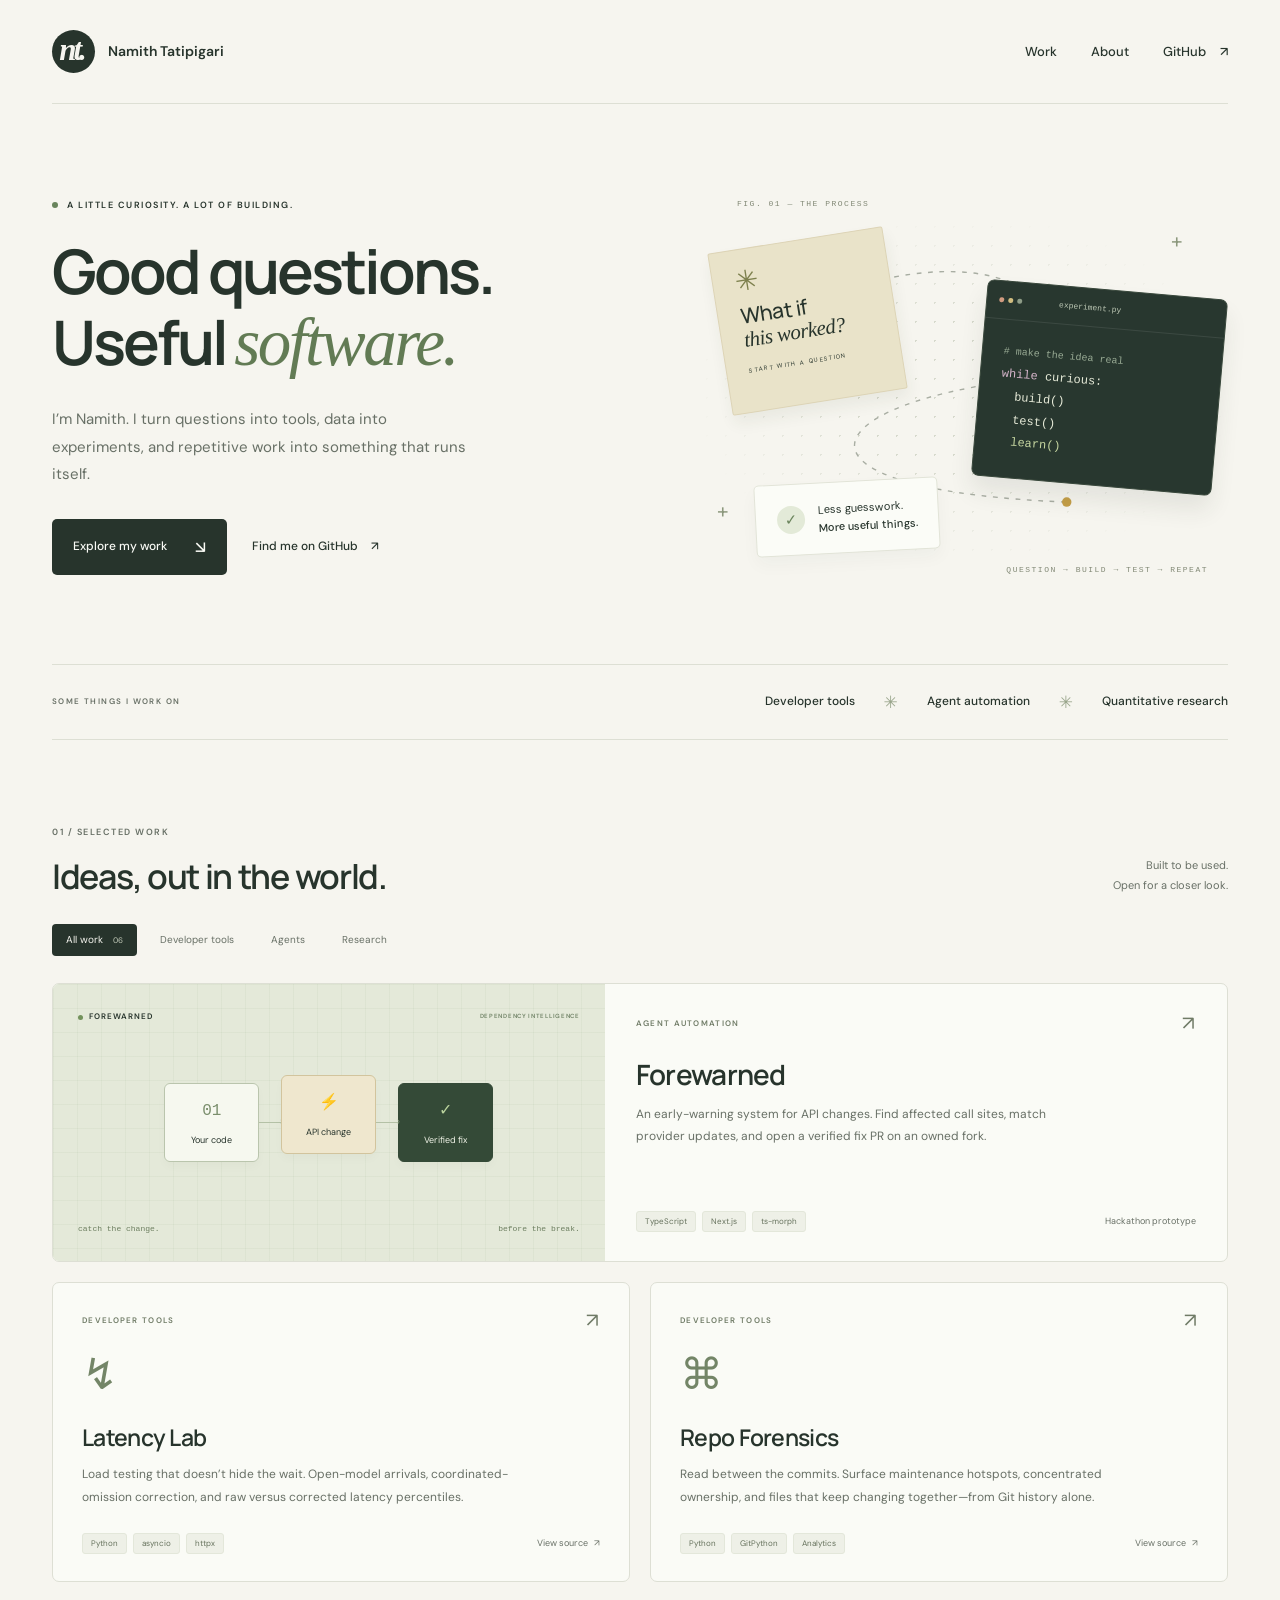
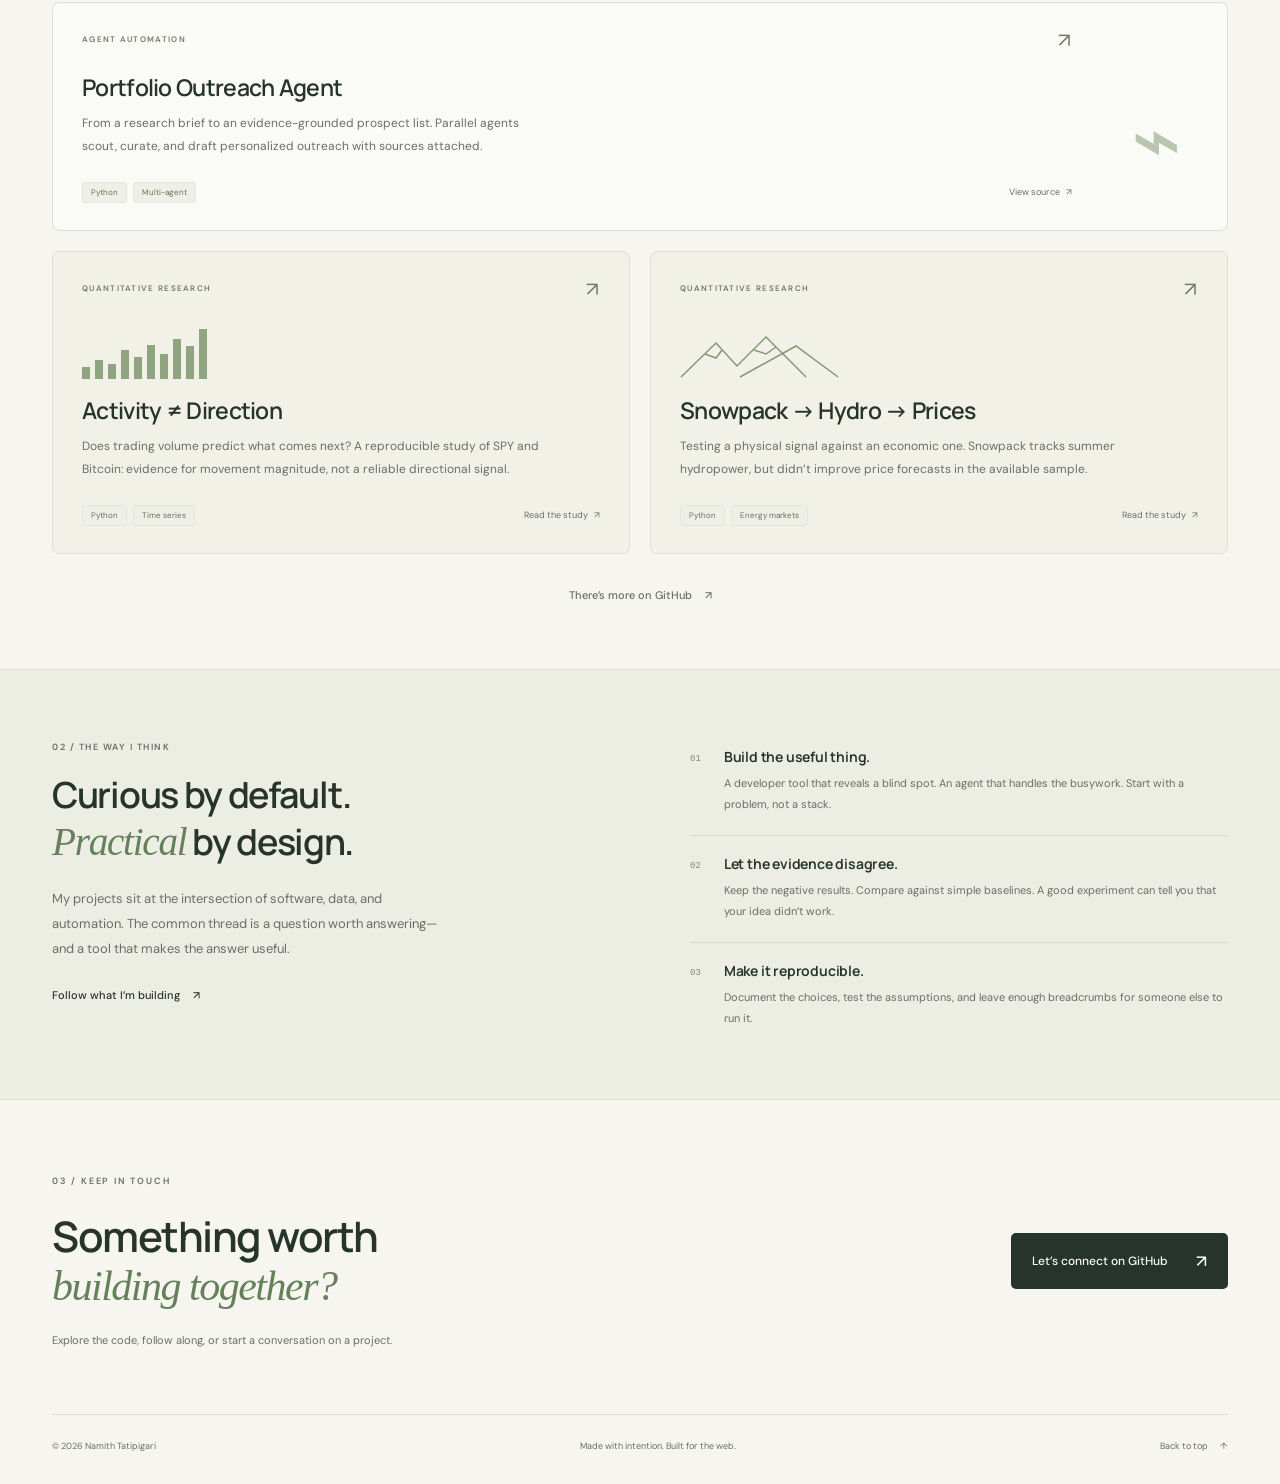
==== index.html @ 6c207e23 "Showcase public projects on Namith’s personal website Generated with Codebuff 🤖 Co-Authored-By: Code" ====
<!doctype html>
<html lang="en">
<head>
  <meta charset="utf-8">
  <meta name="viewport" content="width=device-width, initial-scale=1">
  <meta name="theme-color" content="#f6f5ef">
  <meta name="description" content="Namith Tatipigari builds developer tools, agent workflows, and reproducible data studies. Explore selected projects and the thinking behind them.">
  <meta property="og:type" content="website">
  <meta property="og:title" content="Namith Tatipigari — Questions into code">
  <meta property="og:description" content="Developer tools, agent workflows, and data studies. Useful software, with the evidence to back it up.">
  <meta property="og:url" content="https://namit1333.github.io/">
  <meta name="twitter:card" content="summary">
  <link rel="canonical" href="https://namit1333.github.io/">
  <link rel="icon" href="favicon.svg" type="image/svg+xml">
  <link rel="stylesheet" href="styles.css">
  <script src="script.js" defer></script>
  <title>Namith Tatipigari — Questions into code</title>
</head>
<body>
  <a class="skip-link" href="#main">Skip to content</a>
  <header class="site-header wrap">
    <a class="wordmark" href="#" aria-label="Namith Tatipigari, home"><span class="monogram" aria-hidden="true">nt.</span><span>Namith Tatipigari</span></a>
    <nav aria-label="Main navigation">
      <a href="#work">Work</a>
      <a href="#about">About</a>
      <a class="nav-github" href="https://github.com/namit1333">GitHub <span aria-hidden="true">↗</span></a>
    </nav>
  </header>

  <main id="main">
    <section class="hero wrap" aria-labelledby="hero-title">
      <div class="hero-copy">
        <p class="eyebrow"><span class="status-dot" aria-hidden="true"></span> A little curiosity. A lot of building.</p>
        <h1 id="hero-title">Good questions.<br>Useful <em>software.</em></h1>
        <p class="hero-intro">I’m Namith. I turn questions into tools, data into experiments, and repetitive work into something that runs itself.</p>
        <div class="hero-actions">
          <a class="button button-dark" href="#work">Explore my work <span aria-hidden="true">↘</span></a>
          <a class="text-link" href="https://github.com/namit1333">Find me on GitHub <span aria-hidden="true">↗</span></a>
        </div>
      </div>
      <div class="hero-art" aria-hidden="true">
        <div class="art-grid"></div>
        <div class="art-coordinate coordinate-top">FIG. 01 — THE PROCESS</div>
        <svg class="art-path" viewBox="0 0 440 400" fill="none"><path d="M90 100C310 25 390 170 225 202S42 310 330 322" stroke="#a9aea3" stroke-width="1.5" stroke-dasharray="5 7"/><circle cx="90" cy="100" r="5" fill="#c49e47"/><circle cx="330" cy="322" r="5" fill="#c49e47"/></svg>
        <div class="idea-note"><span class="note-symbol">✳</span><span>What if<br><i>this worked?</i></span><span class="note-caption">START WITH A QUESTION</span></div>
        <div class="code-note"><div class="code-top"><span></span><span></span><span></span><b>experiment.py</b></div><div class="code-body"><span class="code-muted"># make the idea real</span><br><span class="code-purple">while</span> curious:<br>&nbsp;&nbsp;build()<br>&nbsp;&nbsp;test()<br>&nbsp;&nbsp;<span class="code-green">learn()</span></div></div>
        <div class="result-note"><span class="result-check">✓</span><div>Less guesswork.<br><strong>More useful things.</strong></div></div>
        <div class="art-coordinate coordinate-bottom">QUESTION → BUILD → TEST → REPEAT</div>
        <span class="art-plus plus-one">+</span><span class="art-plus plus-two">+</span>
      </div>
    </section>

    <div class="focus-strip wrap"><span class="eyebrow">Some things I work on</span><div><span>Developer tools</span><span class="strip-star" aria-hidden="true">✳</span><span>Agent automation</span><span class="strip-star" aria-hidden="true">✳</span><span>Quantitative research</span></div></div>

    <section id="work" class="work-section wrap" aria-labelledby="work-title">
      <div class="section-heading"><div><p class="eyebrow section-number">01 / SELECTED WORK</p><h2 id="work-title">Ideas, out in the world.</h2></div><p>Built to be used.<br>Open for a closer look.</p></div>
      <div class="filters" role="group" aria-label="Filter projects" hidden>
        <button type="button" class="filter is-active" data-filter="all" aria-pressed="true">All work <span>06</span></button>
        <button type="button" class="filter" data-filter="tools" aria-pressed="false">Developer tools</button>
        <button type="button" class="filter" data-filter="agents" aria-pressed="false">Agents</button>
        <button type="button" class="filter" data-filter="research" aria-pressed="false">Research</button>
      </div>
      <p id="filter-status" class="sr-only" role="status" aria-live="polite"></p>
      <div class="project-grid">
        <a class="project featured" data-category="agents" href="https://github.com/namit1333/C0MPILE-HACK----ForeWarned" aria-labelledby="forewarned-title">
          <div class="featured-visual" aria-hidden="true"><div class="visual-top"><span class="mini-dot"></span> FOREWARNED <span class="visual-label">DEPENDENCY INTELLIGENCE</span></div><div class="dependency-flow"><div class="dependency-node"><span>01</span>Your code</div><div class="flow-line"></div><div class="dependency-node alert-node"><span>⚡</span>API change</div><div class="flow-line"></div><div class="dependency-node fix-node"><span>✓</span>Verified fix</div></div><div class="visual-bottom"><span>catch the change.</span><span>before the break.</span></div></div>
          <div class="project-content"><div class="project-kicker"><span>AGENT AUTOMATION</span><span class="project-arrow" aria-hidden="true">↗</span></div><h3 id="forewarned-title">Forewarned</h3><p>An early-warning system for API changes. Find affected call sites, match provider updates, and open a verified fix PR on an owned fork.</p><div class="project-bottom"><div class="tags"><span>TypeScript</span><span>Next.js</span><span>ts-morph</span></div><span class="project-note">Hackathon prototype</span></div></div>
        </a>
        <a class="project" data-category="tools" href="https://github.com/namit1333/latency-lab" aria-labelledby="latency-title"><div class="project-content"><div class="project-kicker"><span>DEVELOPER TOOLS</span><span class="project-arrow" aria-hidden="true">↗</span></div><div class="project-icon" aria-hidden="true">↯</div><h3 id="latency-title">Latency Lab</h3><p>Load testing that doesn’t hide the wait. Open-model arrivals, coordinated-omission correction, and raw versus corrected latency percentiles.</p><div class="project-bottom"><div class="tags"><span>Python</span><span>asyncio</span><span>httpx</span></div><span class="source-label">View source <span aria-hidden="true">↗</span></span></div></div></a>
        <a class="project" data-category="tools" href="https://github.com/namit1333/repo-forensics" aria-labelledby="forensics-title"><div class="project-content"><div class="project-kicker"><span>DEVELOPER TOOLS</span><span class="project-arrow" aria-hidden="true">↗</span></div><div class="project-icon" aria-hidden="true">⌘</div><h3 id="forensics-title">Repo Forensics</h3><p>Read between the commits. Surface maintenance hotspots, concentrated ownership, and files that keep changing together—from Git history alone.</p><div class="project-bottom"><div class="tags"><span>Python</span><span>GitPython</span><span>Analytics</span></div><span class="source-label">View source <span aria-hidden="true">↗</span></span></div></div></a>
        <a class="project" data-category="agents" href="https://github.com/namit1333/portfolio-outreach-agent" aria-labelledby="outreach-title"><div class="project-content"><div class="project-kicker"><span>AGENT AUTOMATION</span><span class="project-arrow" aria-hidden="true">↗</span></div><div class="project-icon" aria-hidden="true">⌁</div><h3 id="outreach-title">Portfolio Outreach Agent</h3><p>From a research brief to an evidence-grounded prospect list. Parallel agents scout, curate, and draft personalized outreach with sources attached.</p><div class="project-bottom"><div class="tags"><span>Python</span><span>Multi-agent</span></div><span class="source-label">View source <span aria-hidden="true">↗</span></span></div></div></a>
        <a class="project research-project" data-category="research" href="https://github.com/namit1333/trading-activity-price-movement" aria-labelledby="trading-title"><div class="project-content"><div class="project-kicker"><span>QUANTITATIVE RESEARCH</span><span class="project-arrow" aria-hidden="true">↗</span></div><div class="research-mark" aria-hidden="true"><span></span><span></span><span></span><span></span><span></span><span></span><span></span><span></span><span></span><span></span></div><h3 id="trading-title">Activity ≠ Direction</h3><p>Does trading volume predict what comes next? A reproducible study of SPY and Bitcoin: evidence for movement magnitude, not a reliable directional signal.</p><div class="project-bottom"><div class="tags"><span>Python</span><span>Time series</span></div><span class="source-label">Read the study <span aria-hidden="true">↗</span></span></div></div></a>
        <a class="project research-project" data-category="research" href="https://github.com/namit1333/snowpack-hydro-prices" aria-labelledby="snowpack-title"><div class="project-content"><div class="project-kicker"><span>QUANTITATIVE RESEARCH</span><span class="project-arrow" aria-hidden="true">↗</span></div><div class="mountain-mark" aria-hidden="true"><svg viewBox="0 0 160 44" fill="none"><path d="M1 42L36 8L57 31L86 2L126 42M60 42L116 11L158 42" stroke="currentColor" stroke-width="1.5"/><path d="M25 19L36 23L42 15M74 15L86 19L96 12" stroke="currentColor" stroke-width="1.5"/></svg></div><h3 id="snowpack-title">Snowpack → Hydro → Prices</h3><p>Testing a physical signal against an economic one. Snowpack tracks summer hydropower, but didn’t improve price forecasts in the available sample.</p><div class="project-bottom"><div class="tags"><span>Python</span><span>Energy markets</span></div><span class="source-label">Read the study <span aria-hidden="true">↗</span></span></div></div></a>
      </div>
      <a class="all-repos text-link" href="https://github.com/namit1333?tab=repositories">There’s more on GitHub <span aria-hidden="true">↗</span></a>
    </section>

    <section id="about" class="about-section" aria-labelledby="about-title"><div class="wrap about-layout"><div><p class="eyebrow section-number">02 / THE WAY I THINK</p><h2 id="about-title">Curious by default.<br><em>Practical</em> by design.</h2><p class="about-intro">My projects sit at the intersection of software, data, and automation. The common thread is a question worth answering—and a tool that makes the answer useful.</p><a class="text-link" href="https://github.com/namit1333">Follow what I’m building <span aria-hidden="true">↗</span></a></div><div class="principles"><div class="principle"><span>01</span><div><h3>Build the useful thing.</h3><p>A developer tool that reveals a blind spot. An agent that handles the busywork. Start with a problem, not a stack.</p></div></div><div class="principle"><span>02</span><div><h3>Let the evidence disagree.</h3><p>Keep the negative results. Compare against simple baselines. A good experiment can tell you that your idea didn’t work.</p></div></div><div class="principle"><span>03</span><div><h3>Make it reproducible.</h3><p>Document the choices, test the assumptions, and leave enough breadcrumbs for someone else to run it.</p></div></div></div></div></section>

    <section class="contact-section wrap" aria-labelledby="contact-title"><p class="eyebrow">03 / KEEP IN TOUCH</p><div class="contact-row"><h2 id="contact-title">Something worth<br><em>building together?</em></h2><a class="button button-dark" href="https://github.com/namit1333">Let’s connect on GitHub <span aria-hidden="true">↗</span></a></div><p class="contact-note">Explore the code, follow along, or start a conversation on a project.</p></section>
  </main>
  <footer class="site-footer wrap"><span>© <span id="year">2026</span> Namith Tatipigari</span><span>Made with intention. Built for the web.</span><a href="#">Back to top <span aria-hidden="true">↑</span></a></footer>
</body>
</html>
---- styles.css ----
@import url('https://fonts.googleapis.com/css2?family=DM+Sans:wght@400;450;500;550;600;650;700&family=Manrope:wght@400;500;600;650;700;750;800&display=swap');

:root{--paper:#f6f5ef;--ink:#27342c;--muted:#687066;--line:#dddfd4;--green:#dfe5d4;--accent:#57764c;--serif:Georgia,'Times New Roman',serif;--sans:'DM Sans',system-ui,-apple-system,BlinkMacSystemFont,'Segoe UI',sans-serif;--heading:Manrope,var(--sans)}
*{box-sizing:border-box}html{scroll-behavior:smooth;scroll-padding-top:30px}body{margin:0;background:var(--paper);color:var(--ink);font-family:var(--sans);font-size:15px;line-height:1.65;-webkit-font-smoothing:antialiased}a{color:inherit;text-decoration:none}button{font:inherit}::selection{background:#cfdbc0}.wrap{width:min(1180px,calc(100% - 104px));margin-inline:auto}h1,h2,h3,p{margin:0}h1,h2,h3{font-family:var(--heading);line-height:1.15}em{font-family:var(--serif);font-weight:400}a:focus-visible,button:focus-visible{outline:3px solid #57764c;outline-offset:6px}.skip-link{position:fixed;left:20px;top:-80px;background:var(--ink);color:white;padding:12px 20px;z-index:10}.skip-link:focus{top:12px}.sr-only{position:absolute;width:1px;height:1px;padding:0;margin:-1px;overflow:hidden;clip:rect(0,0,0,0);white-space:nowrap;border:0}[hidden]{display:none!important}
.site-header{height:104px;display:flex;align-items:center;justify-content:space-between;border-bottom:1px solid var(--line)}.wordmark{display:flex;align-items:center;gap:13px;font-weight:600;font-size:14px}.monogram{font-family:var(--serif);font-size:31px;font-style:italic;font-weight:700;letter-spacing:-3px;background:var(--ink);color:var(--paper);width:43px;height:43px;line-height:39px;text-align:center;border-radius:50%;padding-right:4px}.site-header nav{display:flex;gap:34px;align-items:center;font-size:13px;font-weight:500}.site-header nav a:hover{color:var(--accent)}.nav-github{display:flex;gap:14px}.eyebrow{font-family:var(--sans);font-size:10px;font-weight:600;letter-spacing:1.8px;text-transform:uppercase}.hero{display:grid;grid-template-columns:1.13fr 1fr;align-items:center;gap:45px;padding-top:88px;padding-bottom:83px;min-height:560px}.hero-copy .eyebrow{display:flex;align-items:center;gap:9px;font-size:9px;letter-spacing:1.5px}.status-dot{width:6px;height:6px;border-radius:50%;background:#68845c}.hero h1{font-size:clamp(42px,4.8vw,66px);font-weight:650;letter-spacing:-3.1px;line-height:1.13;margin:23px 0 25px}.hero h1 em{font-size:1.09em;color:#627b54;letter-spacing:-2.5px}.hero-intro{color:var(--muted);font-size:15px;line-height:1.85;max-width:420px}.hero-actions{display:flex;align-items:center;gap:25px;margin-top:30px}.button{display:inline-flex;align-items:center;justify-content:space-between;gap:28px;padding:14px 21px;border-radius:5px;font-size:12px;font-weight:500;transition:background .2s,transform .2s}.button:hover{transform:translateY(-2px)}.button-dark{background:var(--ink);color:#f9faf5}.button-dark:hover{background:#40533b}.button span{font-size:17px}.text-link{display:inline-flex;align-items:center;gap:13px;font-size:12px;font-weight:500}.text-link:hover{text-decoration:underline;text-underline-offset:5px}
.hero-art{height:379px;position:relative;isolation:isolate}.art-grid{position:absolute;inset:20px 0 10px;background-image:radial-gradient(#b5bca8 1px,transparent 1px);background-size:19px 19px;opacity:.48;mask-image:radial-gradient(ellipse,#000 30%,transparent 73%)}.art-coordinate{position:absolute;font-family:monospace;font-size:8px;letter-spacing:1.5px;color:#818875}.coordinate-top{top:0;left:40px}.coordinate-bottom{bottom:0;right:20px}.art-path{position:absolute;width:100%;height:100%}.idea-note{position:absolute;top:42px;left:22px;width:177px;height:164px;background:#e9e3c9;border:1px solid #ddd4b6;border-radius:2px;transform:rotate(-9deg);padding:18px 22px;box-shadow:1px 9px 15px #313f2510;display:flex;flex-direction:column}.note-symbol{font-size:28px;line-height:1;margin-bottom:9px;color:#7d804d}.idea-note>span:nth-child(2){font-size:21px;line-height:1.1;letter-spacing:-.5px;font-family:var(--heading);font-weight:500}.idea-note i{font-family:var(--serif);font-weight:400}.note-caption{font-size:6px;letter-spacing:1.4px;margin-top:15px}.code-note{position:absolute;top:92px;right:8px;width:241px;background:#28372f;border:1px solid #38473b;border-radius:7px;box-shadow:0 15px 23px #27342c17;transform:rotate(5deg)}.code-top{display:flex;gap:4px;align-items:center;padding:12px;border-bottom:1px solid #ffffff17}.code-top>span{width:5px;height:5px;border-radius:50%;background:#8e9c87}.code-top>span:first-child{background:#d19b80}.code-top>span:nth-child(2){background:#d1bd80}.code-top b{font-family:monospace;font-size:8px;font-weight:400;color:#bdc8b5;margin-left:33px}.code-body{padding:20px 21px 23px;color:#e7ebd9;font-family:monospace;font-size:12px;line-height:1.9}.code-muted{color:#98aa94;font-size:10px}.code-purple{color:#d6b5cb}.code-green{color:#c6d6a1}.result-note{position:absolute;bottom:23px;left:58px;display:flex;gap:13px;align-items:center;padding:17px 21px;background:#fbfcf7;border:1px solid #e2e4d8;border-radius:5px;transform:rotate(-3deg);box-shadow:0 8px 17px #27342c09;font-size:11px;line-height:1.65}.result-check{background:#e3ead8;color:#6a845c;width:28px;height:28px;border-radius:50%;text-align:center;line-height:28px;font-size:15px}.result-note strong{font-weight:500}.art-plus{position:absolute;color:#8c987d;font-size:21px;font-weight:400}.plus-one{right:45px;top:27px}.plus-two{left:20px;bottom:47px}
.focus-strip{border-block:1px solid var(--line);display:flex;align-items:center;justify-content:space-between;padding-block:23px;gap:24px}.focus-strip>.eyebrow{font-size:8px;letter-spacing:1.4px;color:var(--muted)}.focus-strip>div{display:flex;align-items:center;gap:29px;font-size:12px;font-weight:500}.strip-star{color:#99a58b;font-size:17px}.work-section{padding-block:85px 65px;scroll-margin-top:25px}.section-heading{display:flex;align-items:flex-end;justify-content:space-between;margin-bottom:28px}.section-number{font-size:9px;letter-spacing:1.5px;color:var(--muted);margin-bottom:17px}.section-heading h2{font-size:34px;letter-spacing:-1.3px;font-weight:600}.section-heading>p{font-size:11px;color:var(--muted);text-align:right;line-height:1.8}.filters{display:flex;gap:9px;flex-wrap:wrap;margin-bottom:27px}.filter{border:1px solid transparent;background:transparent;color:var(--muted);border-radius:4px;padding:7px 13px;cursor:pointer;font-size:10px}.filter.is-active{background:var(--ink);color:var(--paper)}.filter:not(.is-active):hover{border-color:#cbd2c1;background:#e9ecdf}.filter span{font-size:8px;color:#c0c8b7;margin-left:7px}.project-grid{display:grid;grid-template-columns:repeat(2,minmax(0,1fr));gap:20px}.project{border:1px solid var(--line);background:#fafbf6;border-radius:7px;overflow:hidden;transition:transform .2s,border-color .2s,box-shadow .2s;display:flex;flex-direction:column}.project:hover{transform:translateY(-4px);border-color:#a6b599;box-shadow:0 8px 20px #27342c06}.project-content{padding:27px 29px;display:flex;flex-direction:column;flex:1}.project-kicker{display:flex;justify-content:space-between;align-items:center;color:#6f7b66;font-size:8px;letter-spacing:1.3px;font-weight:600}.project-arrow{font-size:20px;line-height:1;font-weight:400;transition:transform .2s}.project:hover .project-arrow{transform:translate(2px,-2px)}.project h3{font-size:23px;letter-spacing:-.7px;font-weight:600;margin-bottom:12px}.project p{font-size:12px;color:var(--muted);line-height:1.9;max-width:460px}.project-bottom{display:flex;justify-content:space-between;gap:10px;align-items:center;margin-top:auto;padding-top:24px;flex-wrap:wrap}.tags{display:flex;flex-wrap:wrap;gap:6px}.tags span{font-size:8px;background:#eef0e7;color:#65715c;border:1px solid #e3e7da;padding:3px 8px;border-radius:3px}.project-note,.source-label{font-size:9px;color:var(--muted)}.source-label span{margin-left:4px}.project-icon{font-family:var(--serif);font-size:43px;line-height:1;height:66px;margin:23px 0 5px;color:#738567}.featured{grid-column:1 / -1;display:grid;grid-template-columns:.94fr 1.06fr;min-height:279px}.featured .project-content{padding:29px 31px}.featured h3{font-size:28px;margin-top:25px}.featured-visual{background:#e4e9d9;padding:26px 25px;display:flex;flex-direction:column;justify-content:space-between;position:relative;isolation:isolate}.featured-visual:before{content:'';position:absolute;inset:0;background-image:linear-gradient(#afbc9c20 1px,transparent 1px),linear-gradient(90deg,#afbc9c20 1px,transparent 1px);background-size:24px 24px;z-index:-1}.visual-top{display:flex;align-items:center;gap:6px;font-size:8px;letter-spacing:1px;font-weight:600}.mini-dot{height:5px;width:5px;background:#73925c;border-radius:50%}.visual-label{margin-left:auto;font-size:6px;color:#708366;letter-spacing:.7px}.dependency-flow{display:flex;align-items:center;justify-content:center}.dependency-node{display:flex;flex-direction:column;align-items:center;justify-content:center;width:95px;height:79px;background:#f6f8ef;border:1px solid #bac5ad;border-radius:6px;gap:8px;font-size:9px;box-shadow:0 5px 10px #27342c06}.dependency-node>span{font-family:monospace;font-size:16px;color:#7a8e6c}.flow-line{width:22px;height:1px;background:#b4c1a6;position:relative}.flow-line:after{content:'›';position:absolute;right:-2px;top:-10px;font-size:11px;color:#829674}.alert-node{background:#efe7ce;border-color:#d2c49d;transform:translateY(-8px)}.alert-node>span{color:#ad8d4b}.fix-node{background:#344a37;border-color:#344a37;color:#f0f3e7}.fix-node>span{color:#bbd49e}.visual-bottom{display:flex;justify-content:space-between;font-family:monospace;font-size:8px;color:#6b7d5e}.project[data-category="agents"]:not(.featured){grid-column:1 / -1}.project[data-category="agents"]:not(.featured) .project-content{position:relative;padding-right:155px}.project[data-category="agents"]:not(.featured) .project-icon{position:absolute;right:45px;top:72px;font-size:85px;color:#b9c5ae}.project[data-category="agents"]:not(.featured) h3{margin-top:24px}.research-project{background:#f2f1e8}.research-mark{height:55px;display:flex;align-items:flex-end;gap:5px;margin:25px 0 18px}.research-mark span{width:8px;background:#91a481;height:12px}.research-mark span:nth-child(2){height:19px}.research-mark span:nth-child(3){height:15px}.research-mark span:nth-child(4){height:29px}.research-mark span:nth-child(5){height:22px}.research-mark span:nth-child(6){height:34px}.research-mark span:nth-child(7){height:25px}.research-mark span:nth-child(8){height:40px}.research-mark span:nth-child(9){height:33px}.research-mark span:nth-child(10){height:50px}.mountain-mark{height:55px;margin:25px 0 18px;display:flex;align-items:flex-end;color:#849876}.mountain-mark svg{width:160px;height:44px}.all-repos{display:flex;justify-content:center;margin-top:32px;color:var(--muted);font-size:11px}
.about-section{border-block:1px solid var(--line);background:#eceee3;padding:70px 0}.about-layout{display:grid;grid-template-columns:1fr 1fr;gap:100px}.about-layout h2{font-size:36px;letter-spacing:-1.3px;line-height:1.25;font-weight:600}.about-layout h2 em{color:#66805b;font-size:1.09em}.about-intro{color:var(--muted);font-size:13px;line-height:1.9;margin:21px 0;max-width:400px}.about-layout .text-link{font-size:11px}.principles{padding-top:9px}.principle{display:flex;gap:23px;padding-block:20px;border-bottom:1px solid #d5dbcb}.principle:first-child{padding-top:0}.principle:last-child{border-bottom:0;padding-bottom:0}.principle>span{font-size:9px;font-family:monospace;color:#7e8b73;margin-top:3px}.principle h3{font-size:14px;font-weight:650;margin-bottom:8px;letter-spacing:-.2px}.principle p{font-size:11px;color:var(--muted);line-height:1.9}.contact-section{padding-block:74px 65px}.contact-section>.eyebrow{color:var(--muted);font-size:9px;margin-bottom:23px}.contact-row{display:flex;align-items:center;justify-content:space-between;gap:30px}.contact-row h2{font-size:42px;letter-spacing:-1.5px;font-weight:600;line-height:1.16}.contact-row h2 em{color:#66805b}.contact-note{color:var(--muted);font-size:11px;margin-top:20px}.site-footer{border-top:1px solid var(--line);display:flex;align-items:center;justify-content:space-between;gap:20px;padding-block:24px 30px;color:var(--muted);font-size:9px}.site-footer>a{display:flex;gap:12px}.site-footer>a:hover{color:var(--ink)}
@media(min-width:1450px){.hero{min-height:620px;gap:75px}.hero-art{height:410px}.code-note{right:25px;top:105px}.idea-note{left:40px;top:48px}.result-note{left:90px;bottom:35px}}
@media(max-width:1050px){.wrap{width:calc(100% - 64px)}.hero{gap:20px;padding-block:65px}.hero h1{font-size:49px}.hero-actions{gap:17px;flex-wrap:wrap}.hero-art{height:350px}.idea-note{left:0;width:150px;height:150px;padding:16px}.code-note{width:210px;right:0;top:100px}.code-body{font-size:11px;padding:17px}.result-note{left:20px;bottom:5px}.coordinate-top{left:10px}.focus-strip>div{gap:17px;font-size:11px}.about-layout{gap:55px}.featured{grid-template-columns:1fr 1.1fr}.featured-visual{padding:20px 16px}.dependency-node{width:77px;font-size:8px}.visual-label{font-size:5px}.flow-line{width:15px}.project-content{padding:24px}.project h3{font-size:21px}.contact-row h2{font-size:36px}}
@media(max-width:760px){.wrap{width:calc(100% - 44px)}.site-header{height:83px}.wordmark{gap:10px;font-size:12px}.monogram{width:35px;height:35px;line-height:32px;font-size:26px}.site-header nav{gap:20px;font-size:12px}.nav-github{gap:5px}.hero{grid-template-columns:1fr;padding-top:51px;padding-bottom:35px;gap:25px}.hero h1{font-size:clamp(44px,9vw,64px);letter-spacing:-2.3px;margin:23px 0}.hero-intro{max-width:490px;font-size:14px}.hero-actions{margin-top:25px;gap:22px}.hero-art{width:min(430px,100%);height:340px;margin:10px auto 0}.idea-note{left:22px;top:25px;width:165px;height:157px;padding:17px 20px}.code-note{right:12px;top:84px;width:230px}.result-note{left:49px;bottom:13px}.coordinate-top{left:25px}.coordinate-bottom{right:15px}.plus-one{right:30px;top:17px}.plus-two{left:12px;bottom:39px}.focus-strip{flex-direction:column;align-items:flex-start;gap:11px;padding-block:19px}.focus-strip>div{width:100%;justify-content:space-between;gap:8px;font-size:10px}.strip-star{font-size:13px}.work-section{padding-top:53px;padding-bottom:43px}.section-heading h2{font-size:28px}.section-heading>p{display:none}.section-heading{margin-bottom:22px}.section-number{font-size:8px;margin-bottom:14px}.filters{gap:4px;margin-bottom:21px}.filter{padding:7px 10px;font-size:9px}.project-grid{gap:15px}.featured{display:flex}.featured-visual{height:218px;padding:23px 25px}.visual-label{font-size:6px}.dependency-node{width:90px;height:76px;font-size:9px}.flow-line{width:25px}.featured .project-content{padding:24px}.featured h3{margin-top:19px;font-size:25px}.project-content{padding:22px}.project h3{font-size:21px}.project p{font-size:11px}.project-bottom{gap:12px;padding-top:21px}.tags span{font-size:7px;padding:3px 6px}.source-label{font-size:8px}.project-icon{margin-top:20px;height:58px}.about-section{padding-block:48px}.about-layout{grid-template-columns:1fr;gap:37px}.about-layout h2{font-size:33px}.about-intro{max-width:510px;font-size:12px}.principles{padding-top:0}.principle{gap:20px}.principle p{font-size:12px}.contact-section{padding-block:48px 42px}.contact-row{align-items:flex-start;flex-direction:column;gap:24px}.contact-row h2{font-size:36px}.contact-note{font-size:10px;max-width:300px}.site-footer{flex-wrap:wrap;font-size:8px;padding-block:21px;gap:12px}.site-footer>span:nth-child(2){display:none}}
@media(max-width:480px){.project[data-category="agents"]:not(.featured) .project-content{padding-right:24px}.project[data-category="agents"]:not(.featured) .project-icon{display:none}.site-header nav{gap:16px}.site-header .nav-github{display:none}.hero h1{font-size:46px}.hero-copy .eyebrow{font-size:7px;letter-spacing:1.2px}.hero-actions .text-link{font-size:10px}.button{padding:12px 16px;gap:20px;font-size:11px}.hero-art{height:320px}.idea-note{left:12px;top:27px;width:148px;height:149px;padding:16px}.code-note{width:203px;right:1px;top:82px}.code-body{padding:16px 17px;font-size:10px}.code-top b{margin-left:21px;font-size:7px}.result-note{left:35px;bottom:11px;padding:13px 16px;font-size:10px}.coordinate-bottom{font-size:6px}.project-grid{grid-template-columns:1fr}.project-content{padding:24px}.project p{font-size:12px}.project-icon{height:53px;margin-top:18px}.project-bottom{flex-wrap:nowrap}.research-mark,.mountain-mark{margin-top:20px}.project-note{font-size:8px}.focus-strip>div{font-size:9px}.focus-strip>.eyebrow{font-size:7px}.contact-row h2{font-size:34px}}
@media(prefers-reduced-motion:reduce){html{scroll-behavior:auto}*,*:before,*:after{transition:none!important;animation:none!important}}
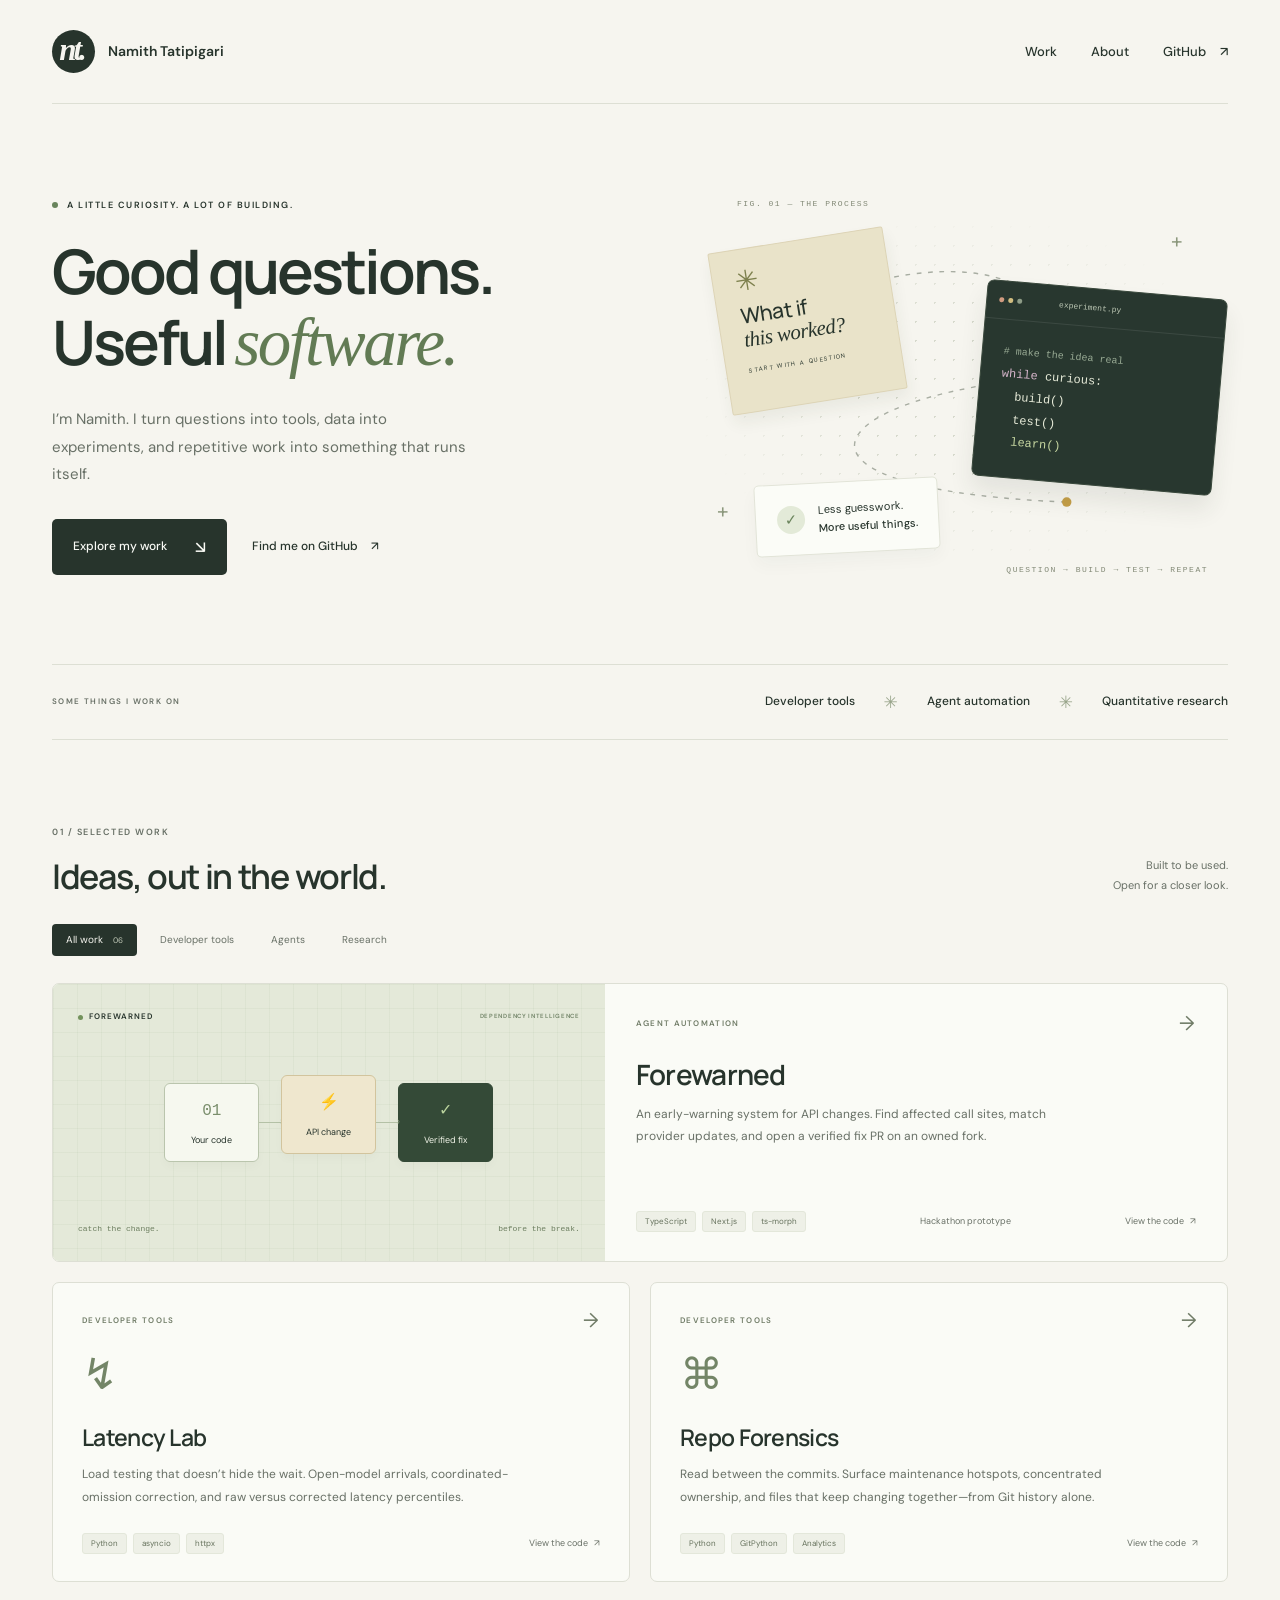
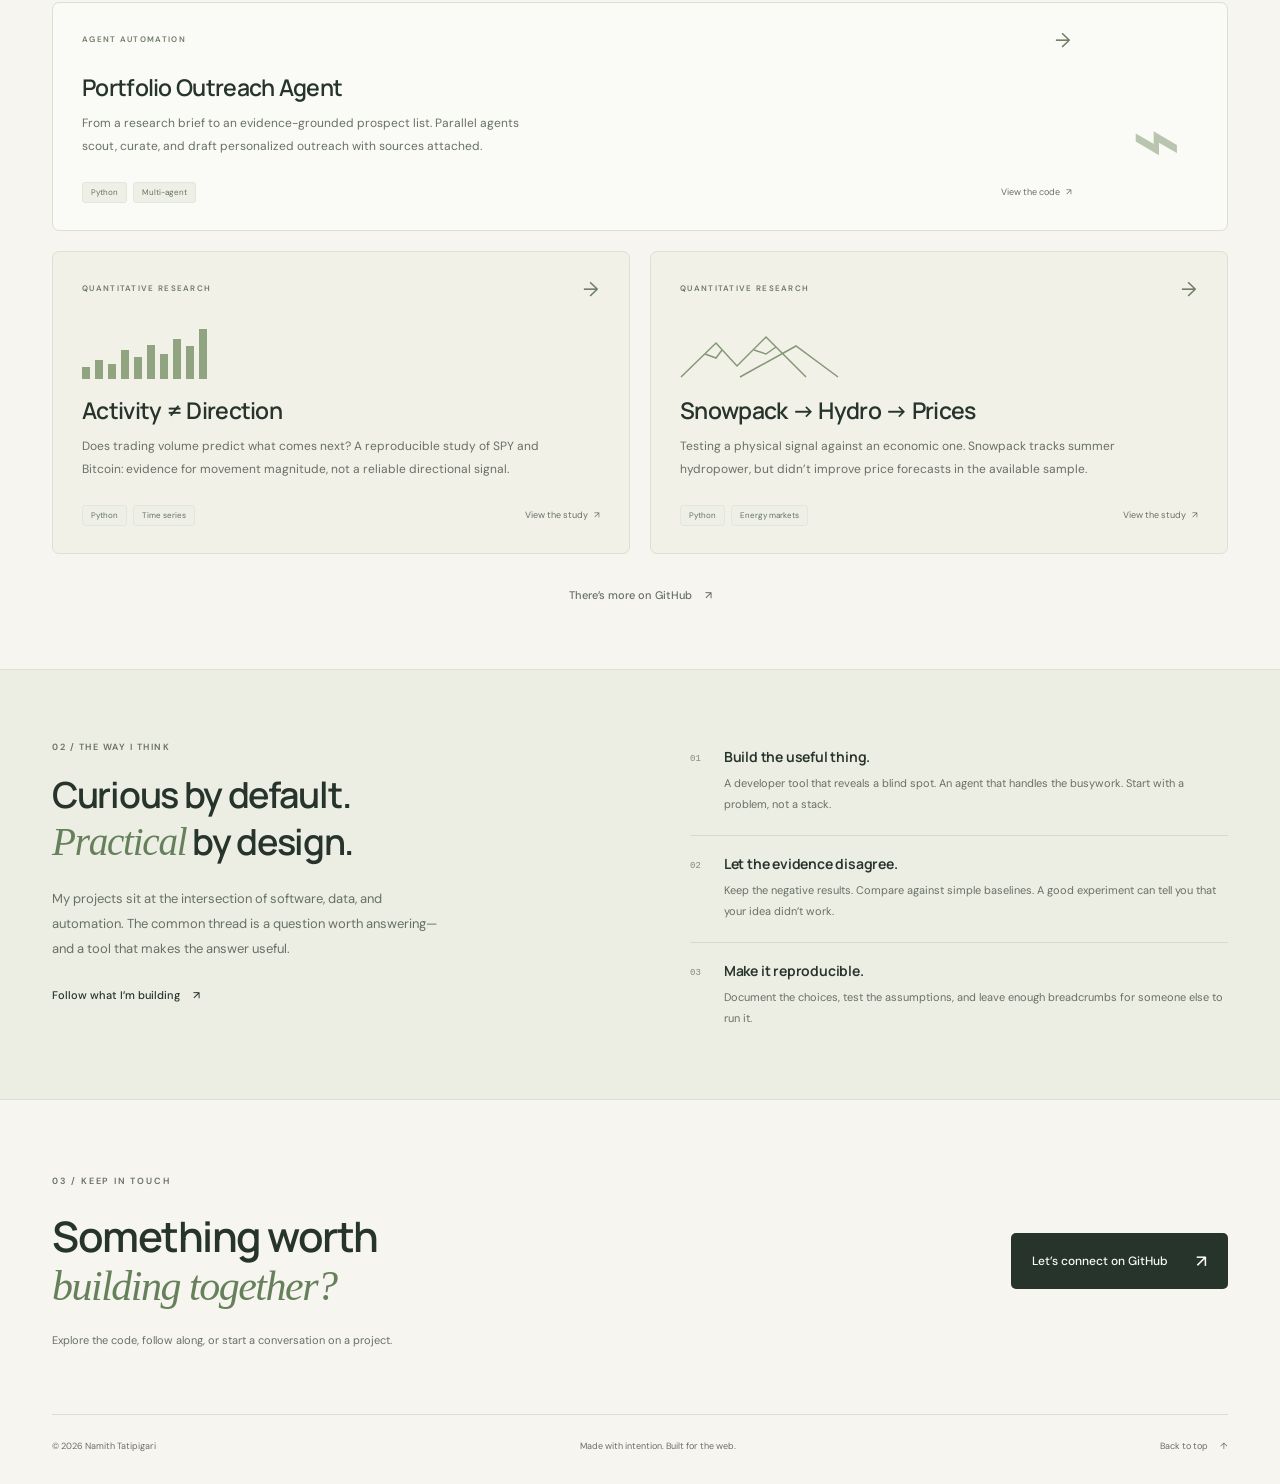
==== commit 163bcc26: "Explain projects in plain language on in-site pages Project cards now open a site page anyone can re" ====
--- a/index.html
+++ b/index.html
@@ -62,15 +62,15 @@
       </div>
       <p id="filter-status" class="sr-only" role="status" aria-live="polite"></p>
       <div class="project-grid">
-        <a class="project featured" data-category="agents" href="https://github.com/namit1333/C0MPILE-HACK----ForeWarned" aria-labelledby="forewarned-title">
+        <article class="project featured" data-category="agents" aria-labelledby="forewarned-title">
           <div class="featured-visual" aria-hidden="true"><div class="visual-top"><span class="mini-dot"></span> FOREWARNED <span class="visual-label">DEPENDENCY INTELLIGENCE</span></div><div class="dependency-flow"><div class="dependency-node"><span>01</span>Your code</div><div class="flow-line"></div><div class="dependency-node alert-node"><span>⚡</span>API change</div><div class="flow-line"></div><div class="dependency-node fix-node"><span>✓</span>Verified fix</div></div><div class="visual-bottom"><span>catch the change.</span><span>before the break.</span></div></div>
-          <div class="project-content"><div class="project-kicker"><span>AGENT AUTOMATION</span><span class="project-arrow" aria-hidden="true">↗</span></div><h3 id="forewarned-title">Forewarned</h3><p>An early-warning system for API changes. Find affected call sites, match provider updates, and open a verified fix PR on an owned fork.</p><div class="project-bottom"><div class="tags"><span>TypeScript</span><span>Next.js</span><span>ts-morph</span></div><span class="project-note">Hackathon prototype</span></div></div>
-        </a>
-        <a class="project" data-category="tools" href="https://github.com/namit1333/latency-lab" aria-labelledby="latency-title"><div class="project-content"><div class="project-kicker"><span>DEVELOPER TOOLS</span><span class="project-arrow" aria-hidden="true">↗</span></div><div class="project-icon" aria-hidden="true">↯</div><h3 id="latency-title">Latency Lab</h3><p>Load testing that doesn’t hide the wait. Open-model arrivals, coordinated-omission correction, and raw versus corrected latency percentiles.</p><div class="project-bottom"><div class="tags"><span>Python</span><span>asyncio</span><span>httpx</span></div><span class="source-label">View source <span aria-hidden="true">↗</span></span></div></div></a>
-        <a class="project" data-category="tools" href="https://github.com/namit1333/repo-forensics" aria-labelledby="forensics-title"><div class="project-content"><div class="project-kicker"><span>DEVELOPER TOOLS</span><span class="project-arrow" aria-hidden="true">↗</span></div><div class="project-icon" aria-hidden="true">⌘</div><h3 id="forensics-title">Repo Forensics</h3><p>Read between the commits. Surface maintenance hotspots, concentrated ownership, and files that keep changing together—from Git history alone.</p><div class="project-bottom"><div class="tags"><span>Python</span><span>GitPython</span><span>Analytics</span></div><span class="source-label">View source <span aria-hidden="true">↗</span></span></div></div></a>
-        <a class="project" data-category="agents" href="https://github.com/namit1333/portfolio-outreach-agent" aria-labelledby="outreach-title"><div class="project-content"><div class="project-kicker"><span>AGENT AUTOMATION</span><span class="project-arrow" aria-hidden="true">↗</span></div><div class="project-icon" aria-hidden="true">⌁</div><h3 id="outreach-title">Portfolio Outreach Agent</h3><p>From a research brief to an evidence-grounded prospect list. Parallel agents scout, curate, and draft personalized outreach with sources attached.</p><div class="project-bottom"><div class="tags"><span>Python</span><span>Multi-agent</span></div><span class="source-label">View source <span aria-hidden="true">↗</span></span></div></div></a>
-        <a class="project research-project" data-category="research" href="https://github.com/namit1333/trading-activity-price-movement" aria-labelledby="trading-title"><div class="project-content"><div class="project-kicker"><span>QUANTITATIVE RESEARCH</span><span class="project-arrow" aria-hidden="true">↗</span></div><div class="research-mark" aria-hidden="true"><span></span><span></span><span></span><span></span><span></span><span></span><span></span><span></span><span></span><span></span></div><h3 id="trading-title">Activity ≠ Direction</h3><p>Does trading volume predict what comes next? A reproducible study of SPY and Bitcoin: evidence for movement magnitude, not a reliable directional signal.</p><div class="project-bottom"><div class="tags"><span>Python</span><span>Time series</span></div><span class="source-label">Read the study <span aria-hidden="true">↗</span></span></div></div></a>
-        <a class="project research-project" data-category="research" href="https://github.com/namit1333/snowpack-hydro-prices" aria-labelledby="snowpack-title"><div class="project-content"><div class="project-kicker"><span>QUANTITATIVE RESEARCH</span><span class="project-arrow" aria-hidden="true">↗</span></div><div class="mountain-mark" aria-hidden="true"><svg viewBox="0 0 160 44" fill="none"><path d="M1 42L36 8L57 31L86 2L126 42M60 42L116 11L158 42" stroke="currentColor" stroke-width="1.5"/><path d="M25 19L36 23L42 15M74 15L86 19L96 12" stroke="currentColor" stroke-width="1.5"/></svg></div><h3 id="snowpack-title">Snowpack → Hydro → Prices</h3><p>Testing a physical signal against an economic one. Snowpack tracks summer hydropower, but didn’t improve price forecasts in the available sample.</p><div class="project-bottom"><div class="tags"><span>Python</span><span>Energy markets</span></div><span class="source-label">Read the study <span aria-hidden="true">↗</span></span></div></div></a>
+          <div class="project-content"><div class="project-kicker"><span>AGENT AUTOMATION</span><span class="project-arrow" aria-hidden="true">→</span></div><h3 id="forewarned-title"><a class="project-link" href="projects/forewarned.html">Forewarned</a></h3><p>An early-warning system for API changes. Find affected call sites, match provider updates, and open a verified fix PR on an owned fork.</p><div class="project-bottom"><div class="tags"><span>TypeScript</span><span>Next.js</span><span>ts-morph</span></div><span class="project-note">Hackathon prototype</span><a class="source-label" href="https://github.com/namit1333/C0MPILE-HACK----ForeWarned">View the code <span aria-hidden="true">↗</span></a></div></div>
+        </article>
+        <article class="project" data-category="tools" aria-labelledby="latency-title"><div class="project-content"><div class="project-kicker"><span>DEVELOPER TOOLS</span><span class="project-arrow" aria-hidden="true">→</span></div><div class="project-icon" aria-hidden="true">↯</div><h3 id="latency-title"><a class="project-link" href="projects/latency-lab.html">Latency Lab</a></h3><p>Load testing that doesn’t hide the wait. Open-model arrivals, coordinated-omission correction, and raw versus corrected latency percentiles.</p><div class="project-bottom"><div class="tags"><span>Python</span><span>asyncio</span><span>httpx</span></div><a class="source-label" href="https://github.com/namit1333/latency-lab">View the code <span aria-hidden="true">↗</span></a></div></div></article>
+        <article class="project" data-category="tools" aria-labelledby="forensics-title"><div class="project-content"><div class="project-kicker"><span>DEVELOPER TOOLS</span><span class="project-arrow" aria-hidden="true">→</span></div><div class="project-icon" aria-hidden="true">⌘</div><h3 id="forensics-title"><a class="project-link" href="projects/repo-forensics.html">Repo Forensics</a></h3><p>Read between the commits. Surface maintenance hotspots, concentrated ownership, and files that keep changing together—from Git history alone.</p><div class="project-bottom"><div class="tags"><span>Python</span><span>GitPython</span><span>Analytics</span></div><a class="source-label" href="https://github.com/namit1333/repo-forensics">View the code <span aria-hidden="true">↗</span></a></div></div></article>
+        <article class="project" data-category="agents" aria-labelledby="outreach-title"><div class="project-content"><div class="project-kicker"><span>AGENT AUTOMATION</span><span class="project-arrow" aria-hidden="true">→</span></div><div class="project-icon" aria-hidden="true">⌁</div><h3 id="outreach-title"><a class="project-link" href="projects/outreach-agent.html">Portfolio Outreach Agent</a></h3><p>From a research brief to an evidence-grounded prospect list. Parallel agents scout, curate, and draft personalized outreach with sources attached.</p><div class="project-bottom"><div class="tags"><span>Python</span><span>Multi-agent</span></div><a class="source-label" href="https://github.com/namit1333/portfolio-outreach-agent">View the code <span aria-hidden="true">↗</span></a></div></div></article>
+        <article class="project research-project" data-category="research" aria-labelledby="trading-title"><div class="project-content"><div class="project-kicker"><span>QUANTITATIVE RESEARCH</span><span class="project-arrow" aria-hidden="true">→</span></div><div class="research-mark" aria-hidden="true"><span></span><span></span><span></span><span></span><span></span><span></span><span></span><span></span><span></span><span></span></div><h3 id="trading-title"><a class="project-link" href="projects/trading-activity.html">Activity ≠ Direction</a></h3><p>Does trading volume predict what comes next? A reproducible study of SPY and Bitcoin: evidence for movement magnitude, not a reliable directional signal.</p><div class="project-bottom"><div class="tags"><span>Python</span><span>Time series</span></div><a class="source-label" href="https://github.com/namit1333/trading-activity-price-movement">View the study <span aria-hidden="true">↗</span></a></div></div></article>
+        <article class="project research-project" data-category="research" aria-labelledby="snowpack-title"><div class="project-content"><div class="project-kicker"><span>QUANTITATIVE RESEARCH</span><span class="project-arrow" aria-hidden="true">→</span></div><div class="mountain-mark" aria-hidden="true"><svg viewBox="0 0 160 44" fill="none"><path d="M1 42L36 8L57 31L86 2L126 42M60 42L116 11L158 42" stroke="currentColor" stroke-width="1.5"/><path d="M25 19L36 23L42 15M74 15L86 19L96 12" stroke="currentColor" stroke-width="1.5"/></svg></div><h3 id="snowpack-title"><a class="project-link" href="projects/snowpack-hydro.html">Snowpack → Hydro → Prices</a></h3><p>Testing a physical signal against an economic one. Snowpack tracks summer hydropower, but didn’t improve price forecasts in the available sample.</p><div class="project-bottom"><div class="tags"><span>Python</span><span>Energy markets</span></div><a class="source-label" href="https://github.com/namit1333/snowpack-hydro-prices">View the study <span aria-hidden="true">↗</span></a></div></div></article>
       </div>
       <a class="all-repos text-link" href="https://github.com/namit1333?tab=repositories">There’s more on GitHub <span aria-hidden="true">↗</span></a>
     </section>
--- a/styles.css
+++ b/styles.css
@@ -11,3 +11,10 @@
 @media(max-width:760px){.wrap{width:calc(100% - 44px)}.site-header{height:83px}.wordmark{gap:10px;font-size:12px}.monogram{width:35px;height:35px;line-height:32px;font-size:26px}.site-header nav{gap:20px;font-size:12px}.nav-github{gap:5px}.hero{grid-template-columns:1fr;padding-top:51px;padding-bottom:35px;gap:25px}.hero h1{font-size:clamp(44px,9vw,64px);letter-spacing:-2.3px;margin:23px 0}.hero-intro{max-width:490px;font-size:14px}.hero-actions{margin-top:25px;gap:22px}.hero-art{width:min(430px,100%);height:340px;margin:10px auto 0}.idea-note{left:22px;top:25px;width:165px;height:157px;padding:17px 20px}.code-note{right:12px;top:84px;width:230px}.result-note{left:49px;bottom:13px}.coordinate-top{left:25px}.coordinate-bottom{right:15px}.plus-one{right:30px;top:17px}.plus-two{left:12px;bottom:39px}.focus-strip{flex-direction:column;align-items:flex-start;gap:11px;padding-block:19px}.focus-strip>div{width:100%;justify-content:space-between;gap:8px;font-size:10px}.strip-star{font-size:13px}.work-section{padding-top:53px;padding-bottom:43px}.section-heading h2{font-size:28px}.section-heading>p{display:none}.section-heading{margin-bottom:22px}.section-number{font-size:8px;margin-bottom:14px}.filters{gap:4px;margin-bottom:21px}.filter{padding:7px 10px;font-size:9px}.project-grid{gap:15px}.featured{display:flex}.featured-visual{height:218px;padding:23px 25px}.visual-label{font-size:6px}.dependency-node{width:90px;height:76px;font-size:9px}.flow-line{width:25px}.featured .project-content{padding:24px}.featured h3{margin-top:19px;font-size:25px}.project-content{padding:22px}.project h3{font-size:21px}.project p{font-size:11px}.project-bottom{gap:12px;padding-top:21px}.tags span{font-size:7px;padding:3px 6px}.source-label{font-size:8px}.project-icon{margin-top:20px;height:58px}.about-section{padding-block:48px}.about-layout{grid-template-columns:1fr;gap:37px}.about-layout h2{font-size:33px}.about-intro{max-width:510px;font-size:12px}.principles{padding-top:0}.principle{gap:20px}.principle p{font-size:12px}.contact-section{padding-block:48px 42px}.contact-row{align-items:flex-start;flex-direction:column;gap:24px}.contact-row h2{font-size:36px}.contact-note{font-size:10px;max-width:300px}.site-footer{flex-wrap:wrap;font-size:8px;padding-block:21px;gap:12px}.site-footer>span:nth-child(2){display:none}}
 @media(max-width:480px){.project[data-category="agents"]:not(.featured) .project-content{padding-right:24px}.project[data-category="agents"]:not(.featured) .project-icon{display:none}.site-header nav{gap:16px}.site-header .nav-github{display:none}.hero h1{font-size:46px}.hero-copy .eyebrow{font-size:7px;letter-spacing:1.2px}.hero-actions .text-link{font-size:10px}.button{padding:12px 16px;gap:20px;font-size:11px}.hero-art{height:320px}.idea-note{left:12px;top:27px;width:148px;height:149px;padding:16px}.code-note{width:203px;right:1px;top:82px}.code-body{padding:16px 17px;font-size:10px}.code-top b{margin-left:21px;font-size:7px}.result-note{left:35px;bottom:11px;padding:13px 16px;font-size:10px}.coordinate-bottom{font-size:6px}.project-grid{grid-template-columns:1fr}.project-content{padding:24px}.project p{font-size:12px}.project-icon{height:53px;margin-top:18px}.project-bottom{flex-wrap:nowrap}.research-mark,.mountain-mark{margin-top:20px}.project-note{font-size:8px}.focus-strip>div{font-size:9px}.focus-strip>.eyebrow{font-size:7px}.contact-row h2{font-size:34px}}
 @media(prefers-reduced-motion:reduce){html{scroll-behavior:auto}*,*:before,*:after{transition:none!important;animation:none!important}}
+
+/* project cards link to in-site story pages; source links stay clickable above them */
+.project{position:relative}.project-link{color:inherit}.project-link:after{content:'';position:absolute;inset:0;z-index:1}.project:has(.project-link:focus-visible){outline:3px solid #57764c;outline-offset:5px}.project .source-label,.project .project-note{position:relative;z-index:2}.project .source-label:hover{color:var(--ink);text-decoration:underline;text-underline-offset:4px}
+
+/* project story pages */
+.story{width:min(880px,calc(100% - 104px));margin-inline:auto;padding-block:30px 78px}.breadcrumbs{display:flex;align-items:center;gap:10px;font-size:10px;color:var(--muted);margin-bottom:12px}.breadcrumbs a:hover{color:var(--ink);text-decoration:underline;text-underline-offset:4px}.breadcrumbs [aria-hidden]{color:#a2aa9a}.story-hero{padding-block:32px 44px;border-bottom:1px solid var(--line)}.story-hero>.eyebrow{color:var(--muted)}.story-hero h1{font-size:clamp(37px,5.6vw,58px);letter-spacing:-2.1px;font-weight:650;margin:17px 0 21px}.story-lede{font-family:var(--serif);font-size:clamp(19px,2.3vw,23px);line-height:1.62;color:#3d4a3f;max-width:660px}.story-hero .hero-actions{margin-top:31px}.story-section{padding-block:37px;border-bottom:1px solid var(--line)}.story-section h2{font-size:clamp(23px,2.9vw,29px);letter-spacing:-1px;margin-bottom:18px}.story-section h3{font-family:var(--heading);font-size:15px;letter-spacing:-.2px}.story-section p{font-size:15px;line-height:1.95;color:#55604f;margin-bottom:15px;max-width:680px}.story-section p:last-child{margin-bottom:0}.story-section p strong,.story-section li strong{color:var(--ink);font-weight:600}.story-list{margin:0;padding:0;list-style:none;display:grid;gap:17px;counter-reset:step}.story-list li{counter-increment:step;display:grid;grid-template-columns:34px 1fr;gap:15px;font-size:14px;line-height:1.9;color:#55604f}.story-list li:before{content:counter(step,decimal-leading-zero);font-family:monospace;font-size:11px;color:#7e8b73;padding-top:5px}.story-list li strong{display:block;font-family:var(--heading);font-size:15px;margin-bottom:3px}.story-checks{margin:0;padding:0;list-style:none;display:grid;gap:13px}.story-checks li{display:grid;grid-template-columns:22px 1fr;gap:12px;font-size:14px;line-height:1.85;color:#55604f}.story-checks li:before{content:'✓';color:#6a845c;font-size:13px;padding-top:2px}.story-callout{background:#eceee3;border:1px solid #dfe3d4;border-radius:6px;padding:25px 28px;margin-block:4px}.story-callout .eyebrow{color:#6b805c;font-size:8px;margin-bottom:10px}.story-callout p{margin:0;font-family:var(--serif);font-size:17px;line-height:1.75;color:#3d4a3f;max-width:none}.story-findings{display:grid;gap:14px}.finding{border:1px solid var(--line);border-radius:6px;background:#fafbf6;padding:20px 23px}.finding .eyebrow{font-size:8px;letter-spacing:1.4px;margin-bottom:8px}.finding .is-yes{color:#5c7a4d}.finding .is-no{color:#a2664d}.finding h3{margin-bottom:8px}.finding p{margin:0;font-size:13.5px;line-height:1.85;max-width:none}.story-facts{display:grid;grid-template-columns:repeat(auto-fit,minmax(190px,1fr));gap:14px}.story-fact{background:#fafbf6;border:1px solid var(--line);border-radius:6px;padding:18px 20px}.story-fact .eyebrow{font-size:8px;color:#7e8b73;margin-bottom:8px}.story-fact p{margin:0;font-family:var(--heading);font-size:13.5px;line-height:1.6;color:var(--ink);max-width:none}.story-end{padding-block:45px 0;display:flex;flex-wrap:wrap;align-items:center;justify-content:space-between;gap:24px}.story-end h2{font-size:clamp(23px,3.2vw,31px);letter-spacing:-1.1px;margin-bottom:8px}.story-end p{color:var(--muted);font-size:12px;max-width:430px}.story-end .hero-actions{margin-top:0}
+@media(max-width:760px){.story{width:calc(100% - 44px);padding-block:24px 55px}.story-hero{padding-block:25px 35px}.story-hero .hero-actions{flex-direction:column;align-items:flex-start;gap:18px}.story-section{padding-block:30px}.story-list li{grid-template-columns:27px 1fr;gap:11px}.story-section p{font-size:14px}.story-callout{padding:20px 21px}.story-callout p{font-size:15px}.story-end{flex-direction:column;align-items:flex-start}}
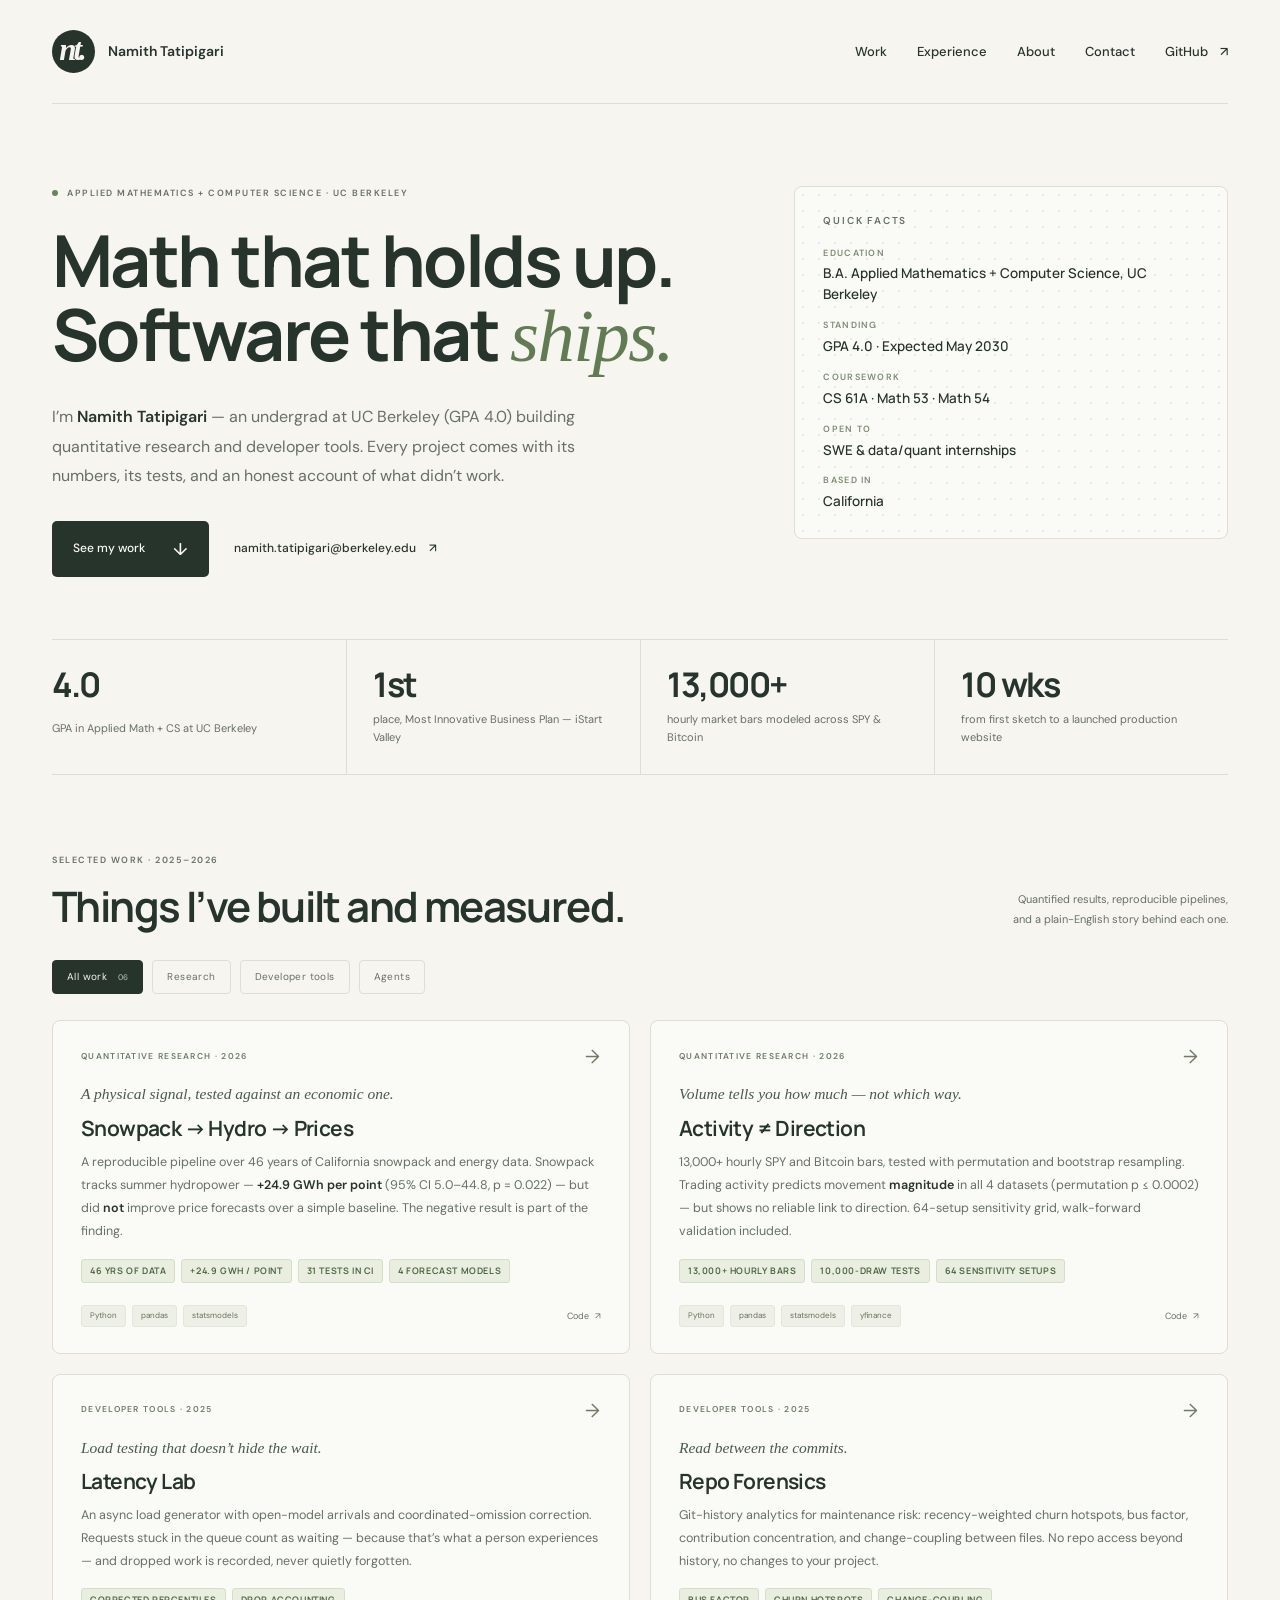
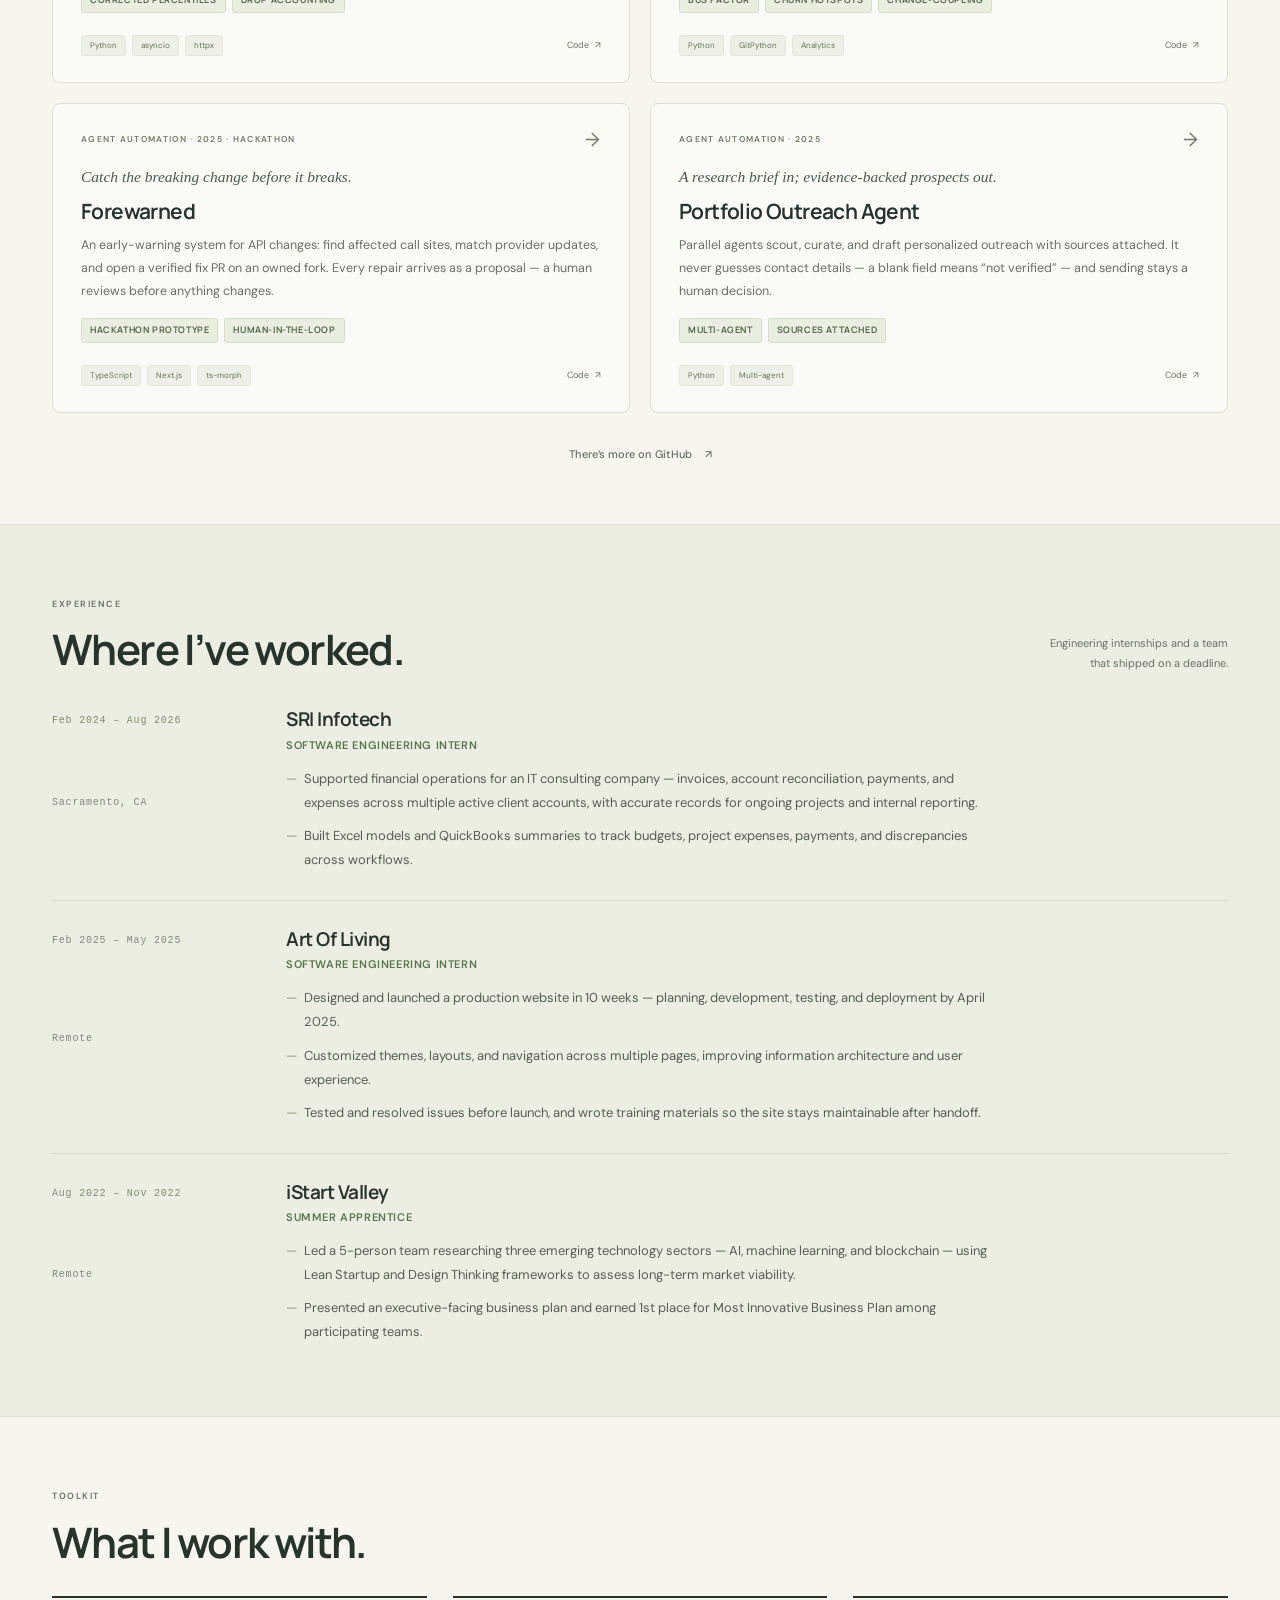
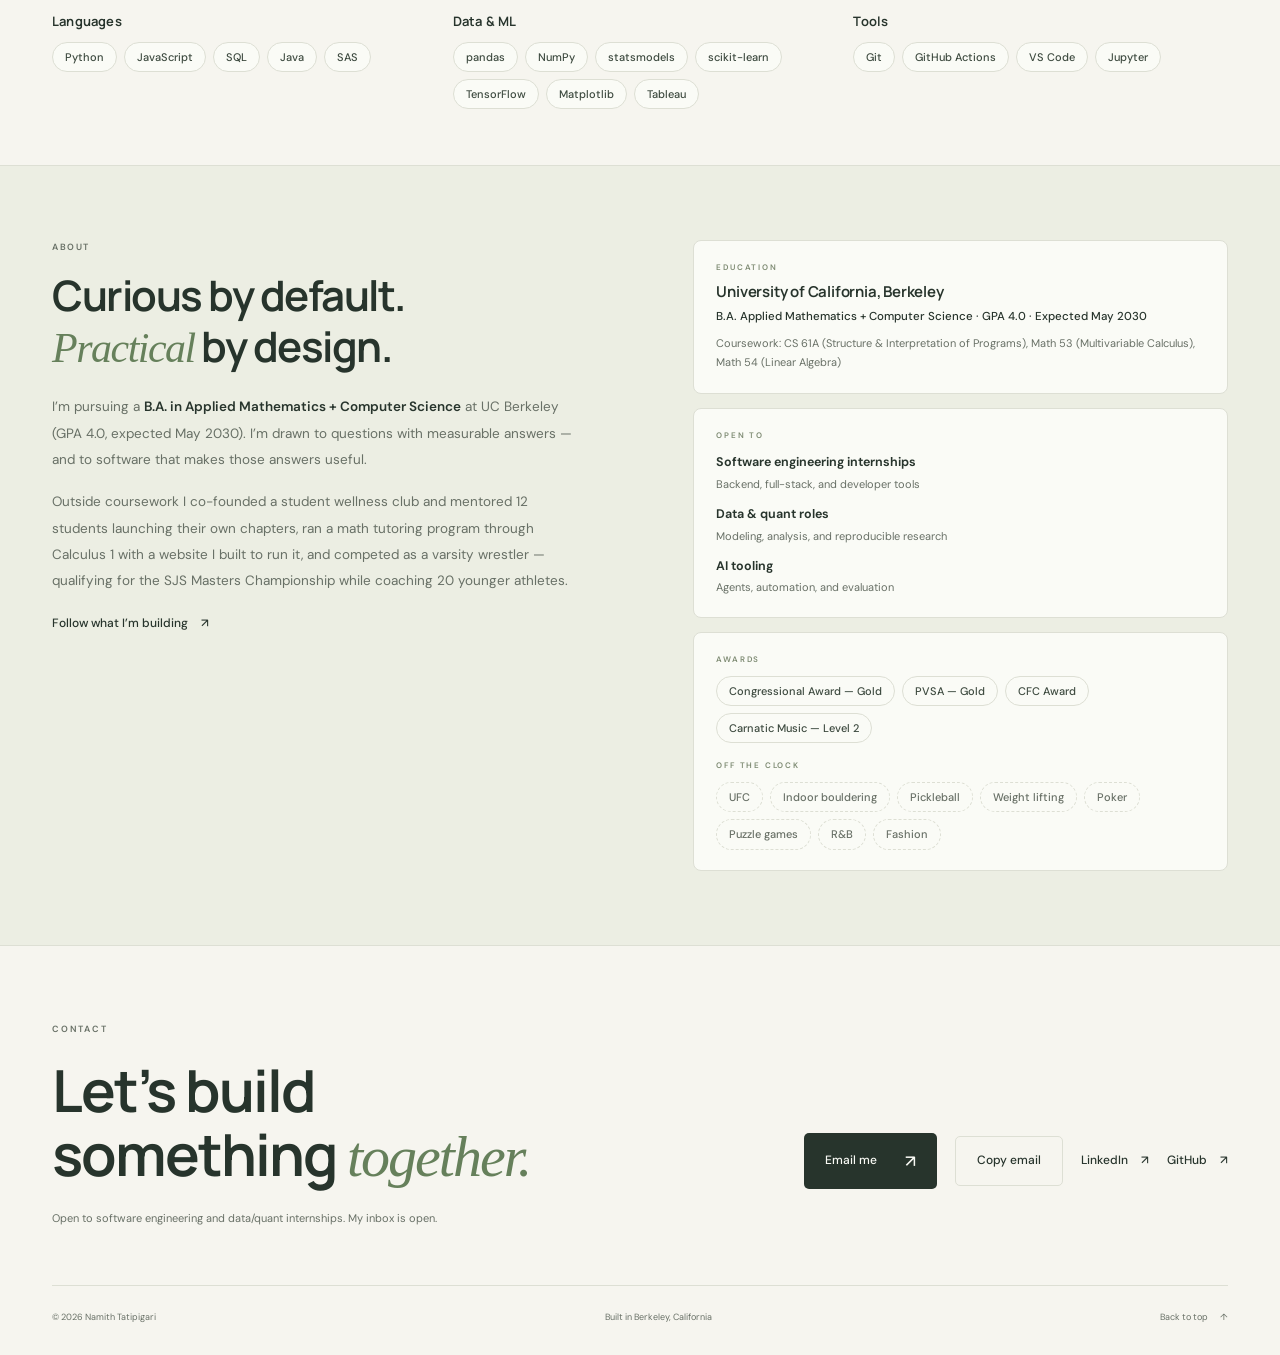
==== commit 2435b2a0: "Rebuild homepage around real background and experience Replace decorative project-story landing with" ====
--- a/index.html
+++ b/index.html
@@ -4,17 +4,17 @@
   <meta charset="utf-8">
   <meta name="viewport" content="width=device-width, initial-scale=1">
   <meta name="theme-color" content="#f6f5ef">
-  <meta name="description" content="Namith Tatipigari builds developer tools, agent workflows, and reproducible data studies. Explore selected projects and the thinking behind them.">
+  <meta name="description" content="Namith Tatipigari — Applied Mathematics + Computer Science at UC Berkeley (GPA 4.0). Software engineering, quantitative research, and developer tools, with the evidence to back them up.">
   <meta property="og:type" content="website">
-  <meta property="og:title" content="Namith Tatipigari — Questions into code">
-  <meta property="og:description" content="Developer tools, agent workflows, and data studies. Useful software, with the evidence to back it up.">
+  <meta property="og:title" content="Namith Tatipigari — Applied Math + CS, UC Berkeley">
+  <meta property="og:description" content="Software engineering, quantitative research, and developer tools. Every project ships with its numbers and its tests.">
   <meta property="og:url" content="https://namit1333.github.io/">
   <meta name="twitter:card" content="summary">
   <link rel="canonical" href="https://namit1333.github.io/">
   <link rel="icon" href="favicon.svg" type="image/svg+xml">
   <link rel="stylesheet" href="styles.css">
   <script src="script.js" defer></script>
-  <title>Namith Tatipigari — Questions into code</title>
+  <title>Namith Tatipigari — Applied Math + CS, UC Berkeley</title>
 </head>
 <body>
   <a class="skip-link" href="#main">Skip to content</a>
@@ -22,7 +22,9 @@
     <a class="wordmark" href="#" aria-label="Namith Tatipigari, home"><span class="monogram" aria-hidden="true">nt.</span><span>Namith Tatipigari</span></a>
     <nav aria-label="Main navigation">
       <a href="#work">Work</a>
+      <a href="#experience">Experience</a>
       <a href="#about">About</a>
+      <a href="#contact">Contact</a>
       <a class="nav-github" href="https://github.com/namit1333">GitHub <span aria-hidden="true">↗</span></a>
     </nav>
   </header>
@@ -30,55 +32,206 @@
   <main id="main">
     <section class="hero wrap" aria-labelledby="hero-title">
       <div class="hero-copy">
-        <p class="eyebrow"><span class="status-dot" aria-hidden="true"></span> A little curiosity. A lot of building.</p>
-        <h1 id="hero-title">Good questions.<br>Useful <em>software.</em></h1>
-        <p class="hero-intro">I’m Namith. I turn questions into tools, data into experiments, and repetitive work into something that runs itself.</p>
+        <p class="eyebrow"><span class="status-dot" aria-hidden="true"></span> Applied Mathematics + Computer Science · UC Berkeley</p>
+        <h1 id="hero-title">Math that holds up.<br>Software that <em>ships.</em></h1>
+        <p class="hero-intro">I’m <strong>Namith Tatipigari</strong> — an undergrad at UC Berkeley (GPA 4.0) building quantitative research and developer tools. Every project comes with its numbers, its tests, and an honest account of what didn’t work.</p>
         <div class="hero-actions">
-          <a class="button button-dark" href="#work">Explore my work <span aria-hidden="true">↘</span></a>
-          <a class="text-link" href="https://github.com/namit1333">Find me on GitHub <span aria-hidden="true">↗</span></a>
-        </div>
-      </div>
-      <div class="hero-art" aria-hidden="true">
-        <div class="art-grid"></div>
-        <div class="art-coordinate coordinate-top">FIG. 01 — THE PROCESS</div>
-        <svg class="art-path" viewBox="0 0 440 400" fill="none"><path d="M90 100C310 25 390 170 225 202S42 310 330 322" stroke="#a9aea3" stroke-width="1.5" stroke-dasharray="5 7"/><circle cx="90" cy="100" r="5" fill="#c49e47"/><circle cx="330" cy="322" r="5" fill="#c49e47"/></svg>
-        <div class="idea-note"><span class="note-symbol">✳</span><span>What if<br><i>this worked?</i></span><span class="note-caption">START WITH A QUESTION</span></div>
-        <div class="code-note"><div class="code-top"><span></span><span></span><span></span><b>experiment.py</b></div><div class="code-body"><span class="code-muted"># make the idea real</span><br><span class="code-purple">while</span> curious:<br>&nbsp;&nbsp;build()<br>&nbsp;&nbsp;test()<br>&nbsp;&nbsp;<span class="code-green">learn()</span></div></div>
-        <div class="result-note"><span class="result-check">✓</span><div>Less guesswork.<br><strong>More useful things.</strong></div></div>
-        <div class="art-coordinate coordinate-bottom">QUESTION → BUILD → TEST → REPEAT</div>
-        <span class="art-plus plus-one">+</span><span class="art-plus plus-two">+</span>
-      </div>
-    </section>
-
-    <div class="focus-strip wrap"><span class="eyebrow">Some things I work on</span><div><span>Developer tools</span><span class="strip-star" aria-hidden="true">✳</span><span>Agent automation</span><span class="strip-star" aria-hidden="true">✳</span><span>Quantitative research</span></div></div>
+          <a class="button button-dark" href="#work">See my work <span aria-hidden="true">↓</span></a>
+          <a class="text-link" href="mailto:namith.tatipigari@berkeley.edu">namith.tatipigari@berkeley.edu <span aria-hidden="true">↗</span></a>
+        </div>
+      </div>
+      <aside class="fact-panel" aria-label="Quick facts">
+        <p class="eyebrow">Quick facts</p>
+        <dl class="fact-list">
+          <div><dt>Education</dt><dd>B.A. Applied Mathematics + Computer Science, UC Berkeley</dd></div>
+          <div><dt>Standing</dt><dd>GPA 4.0 · Expected May 2030</dd></div>
+          <div><dt>Coursework</dt><dd>CS 61A · Math 53 · Math 54</dd></div>
+          <div><dt>Open to</dt><dd>SWE &amp; data/quant internships</dd></div>
+          <div><dt>Based in</dt><dd>California</dd></div>
+        </dl>
+      </aside>
+    </section>
+
+    <div class="stat-band wrap" role="list" aria-label="Highlights">
+      <div class="stat" role="listitem"><strong>4.0</strong><span>GPA in Applied Math + CS at UC Berkeley</span></div>
+      <div class="stat" role="listitem"><strong>1st</strong><span>place, Most Innovative Business Plan — iStart Valley</span></div>
+      <div class="stat" role="listitem"><strong>13,000+</strong><span>hourly market bars modeled across SPY &amp; Bitcoin</span></div>
+      <div class="stat" role="listitem"><strong>10 wks</strong><span>from first sketch to a launched production website</span></div>
+    </div>
 
     <section id="work" class="work-section wrap" aria-labelledby="work-title">
-      <div class="section-heading"><div><p class="eyebrow section-number">01 / SELECTED WORK</p><h2 id="work-title">Ideas, out in the world.</h2></div><p>Built to be used.<br>Open for a closer look.</p></div>
+      <div class="section-heading"><div><p class="eyebrow section-number">Selected work · 2025–2026</p><h2 id="work-title">Things I’ve built and measured.</h2></div><p>Quantified results, reproducible pipelines,<br>and a plain-English story behind each one.</p></div>
       <div class="filters" role="group" aria-label="Filter projects" hidden>
         <button type="button" class="filter is-active" data-filter="all" aria-pressed="true">All work <span>06</span></button>
+        <button type="button" class="filter" data-filter="research" aria-pressed="false">Research</button>
         <button type="button" class="filter" data-filter="tools" aria-pressed="false">Developer tools</button>
         <button type="button" class="filter" data-filter="agents" aria-pressed="false">Agents</button>
-        <button type="button" class="filter" data-filter="research" aria-pressed="false">Research</button>
       </div>
       <p id="filter-status" class="sr-only" role="status" aria-live="polite"></p>
       <div class="project-grid">
-        <article class="project featured" data-category="agents" aria-labelledby="forewarned-title">
-          <div class="featured-visual" aria-hidden="true"><div class="visual-top"><span class="mini-dot"></span> FOREWARNED <span class="visual-label">DEPENDENCY INTELLIGENCE</span></div><div class="dependency-flow"><div class="dependency-node"><span>01</span>Your code</div><div class="flow-line"></div><div class="dependency-node alert-node"><span>⚡</span>API change</div><div class="flow-line"></div><div class="dependency-node fix-node"><span>✓</span>Verified fix</div></div><div class="visual-bottom"><span>catch the change.</span><span>before the break.</span></div></div>
-          <div class="project-content"><div class="project-kicker"><span>AGENT AUTOMATION</span><span class="project-arrow" aria-hidden="true">→</span></div><h3 id="forewarned-title"><a class="project-link" href="projects/forewarned.html">Forewarned</a></h3><p>An early-warning system for API changes. Find affected call sites, match provider updates, and open a verified fix PR on an owned fork.</p><div class="project-bottom"><div class="tags"><span>TypeScript</span><span>Next.js</span><span>ts-morph</span></div><span class="project-note">Hackathon prototype</span><a class="source-label" href="https://github.com/namit1333/C0MPILE-HACK----ForeWarned">View the code <span aria-hidden="true">↗</span></a></div></div>
-        </article>
-        <article class="project" data-category="tools" aria-labelledby="latency-title"><div class="project-content"><div class="project-kicker"><span>DEVELOPER TOOLS</span><span class="project-arrow" aria-hidden="true">→</span></div><div class="project-icon" aria-hidden="true">↯</div><h3 id="latency-title"><a class="project-link" href="projects/latency-lab.html">Latency Lab</a></h3><p>Load testing that doesn’t hide the wait. Open-model arrivals, coordinated-omission correction, and raw versus corrected latency percentiles.</p><div class="project-bottom"><div class="tags"><span>Python</span><span>asyncio</span><span>httpx</span></div><a class="source-label" href="https://github.com/namit1333/latency-lab">View the code <span aria-hidden="true">↗</span></a></div></div></article>
-        <article class="project" data-category="tools" aria-labelledby="forensics-title"><div class="project-content"><div class="project-kicker"><span>DEVELOPER TOOLS</span><span class="project-arrow" aria-hidden="true">→</span></div><div class="project-icon" aria-hidden="true">⌘</div><h3 id="forensics-title"><a class="project-link" href="projects/repo-forensics.html">Repo Forensics</a></h3><p>Read between the commits. Surface maintenance hotspots, concentrated ownership, and files that keep changing together—from Git history alone.</p><div class="project-bottom"><div class="tags"><span>Python</span><span>GitPython</span><span>Analytics</span></div><a class="source-label" href="https://github.com/namit1333/repo-forensics">View the code <span aria-hidden="true">↗</span></a></div></div></article>
-        <article class="project" data-category="agents" aria-labelledby="outreach-title"><div class="project-content"><div class="project-kicker"><span>AGENT AUTOMATION</span><span class="project-arrow" aria-hidden="true">→</span></div><div class="project-icon" aria-hidden="true">⌁</div><h3 id="outreach-title"><a class="project-link" href="projects/outreach-agent.html">Portfolio Outreach Agent</a></h3><p>From a research brief to an evidence-grounded prospect list. Parallel agents scout, curate, and draft personalized outreach with sources attached.</p><div class="project-bottom"><div class="tags"><span>Python</span><span>Multi-agent</span></div><a class="source-label" href="https://github.com/namit1333/portfolio-outreach-agent">View the code <span aria-hidden="true">↗</span></a></div></div></article>
-        <article class="project research-project" data-category="research" aria-labelledby="trading-title"><div class="project-content"><div class="project-kicker"><span>QUANTITATIVE RESEARCH</span><span class="project-arrow" aria-hidden="true">→</span></div><div class="research-mark" aria-hidden="true"><span></span><span></span><span></span><span></span><span></span><span></span><span></span><span></span><span></span><span></span></div><h3 id="trading-title"><a class="project-link" href="projects/trading-activity.html">Activity ≠ Direction</a></h3><p>Does trading volume predict what comes next? A reproducible study of SPY and Bitcoin: evidence for movement magnitude, not a reliable directional signal.</p><div class="project-bottom"><div class="tags"><span>Python</span><span>Time series</span></div><a class="source-label" href="https://github.com/namit1333/trading-activity-price-movement">View the study <span aria-hidden="true">↗</span></a></div></div></article>
-        <article class="project research-project" data-category="research" aria-labelledby="snowpack-title"><div class="project-content"><div class="project-kicker"><span>QUANTITATIVE RESEARCH</span><span class="project-arrow" aria-hidden="true">→</span></div><div class="mountain-mark" aria-hidden="true"><svg viewBox="0 0 160 44" fill="none"><path d="M1 42L36 8L57 31L86 2L126 42M60 42L116 11L158 42" stroke="currentColor" stroke-width="1.5"/><path d="M25 19L36 23L42 15M74 15L86 19L96 12" stroke="currentColor" stroke-width="1.5"/></svg></div><h3 id="snowpack-title"><a class="project-link" href="projects/snowpack-hydro.html">Snowpack → Hydro → Prices</a></h3><p>Testing a physical signal against an economic one. Snowpack tracks summer hydropower, but didn’t improve price forecasts in the available sample.</p><div class="project-bottom"><div class="tags"><span>Python</span><span>Energy markets</span></div><a class="source-label" href="https://github.com/namit1333/snowpack-hydro-prices">View the study <span aria-hidden="true">↗</span></a></div></div></article>
+        <article class="project" data-category="research" aria-labelledby="snowpack-title">
+          <div class="project-content">
+            <div class="project-kicker"><span>Quantitative research · 2026</span><span class="project-arrow" aria-hidden="true">→</span></div>
+            <p class="project-claim">A physical signal, tested against an economic one.</p>
+            <h3 id="snowpack-title"><a class="project-link" href="projects/snowpack-hydro.html">Snowpack → Hydro → Prices</a></h3>
+            <p class="project-desc">A reproducible pipeline over 46 years of California snowpack and energy data. Snowpack tracks summer hydropower — <strong>+24.9 GWh per point</strong> (95% CI 5.0–44.8, p = 0.022) — but did <strong>not</strong> improve price forecasts over a simple baseline. The negative result is part of the finding.</p>
+            <ul class="metrics"><li>46 yrs of data</li><li>+24.9 GWh / point</li><li>31 tests in CI</li><li>4 forecast models</li></ul>
+            <div class="project-bottom"><div class="tags"><span>Python</span><span>pandas</span><span>statsmodels</span></div><a class="source-label" href="https://github.com/namit1333/snowpack-hydro-prices">Code <span aria-hidden="true">↗</span></a></div>
+          </div>
+        </article>
+        <article class="project" data-category="research" aria-labelledby="trading-title">
+          <div class="project-content">
+            <div class="project-kicker"><span>Quantitative research · 2026</span><span class="project-arrow" aria-hidden="true">→</span></div>
+            <p class="project-claim">Volume tells you how much — not which way.</p>
+            <h3 id="trading-title"><a class="project-link" href="projects/trading-activity.html">Activity ≠ Direction</a></h3>
+            <p class="project-desc">13,000+ hourly SPY and Bitcoin bars, tested with permutation and bootstrap resampling. Trading activity predicts movement <strong>magnitude</strong> in all 4 datasets (permutation p ≤ 0.0002) — but shows no reliable link to direction. 64-setup sensitivity grid, walk-forward validation included.</p>
+            <ul class="metrics"><li>13,000+ hourly bars</li><li>10,000-draw tests</li><li>64 sensitivity setups</li></ul>
+            <div class="project-bottom"><div class="tags"><span>Python</span><span>pandas</span><span>statsmodels</span><span>yfinance</span></div><a class="source-label" href="https://github.com/namit1333/trading-activity-price-movement">Code <span aria-hidden="true">↗</span></a></div>
+          </div>
+        </article>
+        <article class="project" data-category="tools" aria-labelledby="latency-title">
+          <div class="project-content">
+            <div class="project-kicker"><span>Developer tools · 2025</span><span class="project-arrow" aria-hidden="true">→</span></div>
+            <p class="project-claim">Load testing that doesn’t hide the wait.</p>
+            <h3 id="latency-title"><a class="project-link" href="projects/latency-lab.html">Latency Lab</a></h3>
+            <p class="project-desc">An async load generator with open-model arrivals and coordinated-omission correction. Requests stuck in the queue count as waiting — because that’s what a person experiences — and dropped work is recorded, never quietly forgotten.</p>
+            <ul class="metrics"><li>Corrected percentiles</li><li>Drop accounting</li></ul>
+            <div class="project-bottom"><div class="tags"><span>Python</span><span>asyncio</span><span>httpx</span></div><a class="source-label" href="https://github.com/namit1333/latency-lab">Code <span aria-hidden="true">↗</span></a></div>
+          </div>
+        </article>
+        <article class="project" data-category="tools" aria-labelledby="forensics-title">
+          <div class="project-content">
+            <div class="project-kicker"><span>Developer tools · 2025</span><span class="project-arrow" aria-hidden="true">→</span></div>
+            <p class="project-claim">Read between the commits.</p>
+            <h3 id="forensics-title"><a class="project-link" href="projects/repo-forensics.html">Repo Forensics</a></h3>
+            <p class="project-desc">Git-history analytics for maintenance risk: recency-weighted churn hotspots, bus factor, contribution concentration, and change-coupling between files. No repo access beyond history, no changes to your project.</p>
+            <ul class="metrics"><li>Bus factor</li><li>Churn hotspots</li><li>Change-coupling</li></ul>
+            <div class="project-bottom"><div class="tags"><span>Python</span><span>GitPython</span><span>Analytics</span></div><a class="source-label" href="https://github.com/namit1333/repo-forensics">Code <span aria-hidden="true">↗</span></a></div>
+          </div>
+        </article>
+        <article class="project" data-category="agents" aria-labelledby="forewarned-title">
+          <div class="project-content">
+            <div class="project-kicker"><span>Agent automation · 2025 · Hackathon</span><span class="project-arrow" aria-hidden="true">→</span></div>
+            <p class="project-claim">Catch the breaking change before it breaks.</p>
+            <h3 id="forewarned-title"><a class="project-link" href="projects/forewarned.html">Forewarned</a></h3>
+            <p class="project-desc">An early-warning system for API changes: find affected call sites, match provider updates, and open a verified fix PR on an owned fork. Every repair arrives as a proposal — a human reviews before anything changes.</p>
+            <ul class="metrics"><li>Hackathon prototype</li><li>Human-in-the-loop</li></ul>
+            <div class="project-bottom"><div class="tags"><span>TypeScript</span><span>Next.js</span><span>ts-morph</span></div><a class="source-label" href="https://github.com/namit1333/C0MPILE-HACK----ForeWarned">Code <span aria-hidden="true">↗</span></a></div>
+          </div>
+        </article>
+        <article class="project" data-category="agents" aria-labelledby="outreach-title">
+          <div class="project-content">
+            <div class="project-kicker"><span>Agent automation · 2025</span><span class="project-arrow" aria-hidden="true">→</span></div>
+            <p class="project-claim">A research brief in; evidence-backed prospects out.</p>
+            <h3 id="outreach-title"><a class="project-link" href="projects/outreach-agent.html">Portfolio Outreach Agent</a></h3>
+            <p class="project-desc">Parallel agents scout, curate, and draft personalized outreach with sources attached. It never guesses contact details — a blank field means “not verified” — and sending stays a human decision.</p>
+            <ul class="metrics"><li>Multi-agent</li><li>Sources attached</li></ul>
+            <div class="project-bottom"><div class="tags"><span>Python</span><span>Multi-agent</span></div><a class="source-label" href="https://github.com/namit1333/portfolio-outreach-agent">Code <span aria-hidden="true">↗</span></a></div>
+          </div>
+        </article>
       </div>
       <a class="all-repos text-link" href="https://github.com/namit1333?tab=repositories">There’s more on GitHub <span aria-hidden="true">↗</span></a>
     </section>
 
-    <section id="about" class="about-section" aria-labelledby="about-title"><div class="wrap about-layout"><div><p class="eyebrow section-number">02 / THE WAY I THINK</p><h2 id="about-title">Curious by default.<br><em>Practical</em> by design.</h2><p class="about-intro">My projects sit at the intersection of software, data, and automation. The common thread is a question worth answering—and a tool that makes the answer useful.</p><a class="text-link" href="https://github.com/namit1333">Follow what I’m building <span aria-hidden="true">↗</span></a></div><div class="principles"><div class="principle"><span>01</span><div><h3>Build the useful thing.</h3><p>A developer tool that reveals a blind spot. An agent that handles the busywork. Start with a problem, not a stack.</p></div></div><div class="principle"><span>02</span><div><h3>Let the evidence disagree.</h3><p>Keep the negative results. Compare against simple baselines. A good experiment can tell you that your idea didn’t work.</p></div></div><div class="principle"><span>03</span><div><h3>Make it reproducible.</h3><p>Document the choices, test the assumptions, and leave enough breadcrumbs for someone else to run it.</p></div></div></div></div></section>
-
-    <section class="contact-section wrap" aria-labelledby="contact-title"><p class="eyebrow">03 / KEEP IN TOUCH</p><div class="contact-row"><h2 id="contact-title">Something worth<br><em>building together?</em></h2><a class="button button-dark" href="https://github.com/namit1333">Let’s connect on GitHub <span aria-hidden="true">↗</span></a></div><p class="contact-note">Explore the code, follow along, or start a conversation on a project.</p></section>
+    <section id="experience" class="experience-section" aria-labelledby="experience-title">
+      <div class="wrap">
+        <div class="section-heading"><div><p class="eyebrow section-number">Experience</p><h2 id="experience-title">Where I’ve worked.</h2></div><p>Engineering internships and a team<br>that shipped on a deadline.</p></div>
+        <ol class="experience">
+          <li class="exp-row">
+            <div class="exp-when"><span>Feb 2024 – Aug 2026</span><span>Sacramento, CA</span></div>
+            <div class="exp-main">
+              <h3>SRI Infotech</h3>
+              <p class="exp-role">Software Engineering Intern</p>
+              <ul class="exp-points">
+                <li>Supported financial operations for an IT consulting company — invoices, account reconciliation, payments, and expenses across multiple active client accounts, with accurate records for ongoing projects and internal reporting.</li>
+                <li>Built Excel models and QuickBooks summaries to track budgets, project expenses, payments, and discrepancies across workflows.</li>
+              </ul>
+            </div>
+          </li>
+          <li class="exp-row">
+            <div class="exp-when"><span>Feb 2025 – May 2025</span><span>Remote</span></div>
+            <div class="exp-main">
+              <h3>Art Of Living</h3>
+              <p class="exp-role">Software Engineering Intern</p>
+              <ul class="exp-points">
+                <li>Designed and launched a production website in 10 weeks — planning, development, testing, and deployment by April 2025.</li>
+                <li>Customized themes, layouts, and navigation across multiple pages, improving information architecture and user experience.</li>
+                <li>Tested and resolved issues before launch, and wrote training materials so the site stays maintainable after handoff.</li>
+              </ul>
+            </div>
+          </li>
+          <li class="exp-row">
+            <div class="exp-when"><span>Aug 2022 – Nov 2022</span><span>Remote</span></div>
+            <div class="exp-main">
+              <h3>iStart Valley</h3>
+              <p class="exp-role">Summer Apprentice</p>
+              <ul class="exp-points">
+                <li>Led a 5-person team researching three emerging technology sectors — AI, machine learning, and blockchain — using Lean Startup and Design Thinking frameworks to assess long-term market viability.</li>
+                <li>Presented an executive-facing business plan and earned 1st place for Most Innovative Business Plan among participating teams.</li>
+              </ul>
+            </div>
+          </li>
+        </ol>
+      </div>
+    </section>
+
+    <section class="toolkit-section wrap" aria-labelledby="toolkit-title">
+      <div class="section-heading"><div><p class="eyebrow section-number">Toolkit</p><h2 id="toolkit-title">What I work with.</h2></div></div>
+      <div class="toolkit">
+        <div class="tool-group"><h3>Languages</h3><ul class="chip-list"><li>Python</li><li>JavaScript</li><li>SQL</li><li>Java</li><li>SAS</li></ul></div>
+        <div class="tool-group"><h3>Data &amp; ML</h3><ul class="chip-list"><li>pandas</li><li>NumPy</li><li>statsmodels</li><li>scikit-learn</li><li>TensorFlow</li><li>Matplotlib</li><li>Tableau</li></ul></div>
+        <div class="tool-group"><h3>Tools</h3><ul class="chip-list"><li>Git</li><li>GitHub Actions</li><li>VS Code</li><li>Jupyter</li></ul></div>
+      </div>
+    </section>
+
+    <section id="about" class="about-section" aria-labelledby="about-title">
+      <div class="wrap about-layout">
+        <div>
+          <p class="eyebrow section-number">About</p>
+          <h2 id="about-title">Curious by default.<br><em>Practical</em> by design.</h2>
+          <p class="about-intro">I’m pursuing a <strong>B.A. in Applied Mathematics + Computer Science</strong> at UC Berkeley (GPA 4.0, expected May 2030). I’m drawn to questions with measurable answers — and to software that makes those answers useful.</p>
+          <p class="about-intro">Outside coursework I co-founded a student wellness club and mentored 12 students launching their own chapters, ran a math tutoring program through Calculus 1 with a website I built to run it, and competed as a varsity wrestler — qualifying for the SJS Masters Championship while coaching 20 younger athletes.</p>
+          <a class="text-link" href="https://github.com/namit1333">Follow what I’m building <span aria-hidden="true">↗</span></a>
+        </div>
+        <div class="about-panels">
+          <div class="about-card">
+            <p class="eyebrow">Education</p>
+            <h3>University of California, Berkeley</h3>
+            <p class="about-card-line">B.A. Applied Mathematics + Computer Science · GPA 4.0 · Expected May 2030</p>
+            <p class="about-card-note">Coursework: CS 61A (Structure &amp; Interpretation of Programs), Math 53 (Multivariable Calculus), Math 54 (Linear Algebra)</p>
+          </div>
+          <div class="about-card">
+            <p class="eyebrow">Open to</p>
+            <ul class="open-list">
+              <li><strong>Software engineering internships</strong><span>Backend, full-stack, and developer tools</span></li>
+              <li><strong>Data &amp; quant roles</strong><span>Modeling, analysis, and reproducible research</span></li>
+              <li><strong>AI tooling</strong><span>Agents, automation, and evaluation</span></li>
+            </ul>
+          </div>
+          <div class="about-card">
+            <p class="eyebrow">Awards</p>
+            <ul class="chip-list"><li>Congressional Award — Gold</li><li>PVSA — Gold</li><li>CFC Award</li><li>Carnatic Music — Level 2</li></ul>
+            <p class="eyebrow aside">Off the clock</p>
+            <ul class="chip-list quiet"><li>UFC</li><li>Indoor bouldering</li><li>Pickleball</li><li>Weight lifting</li><li>Poker</li><li>Puzzle games</li><li>R&amp;B</li><li>Fashion</li></ul>
+          </div>
+        </div>
+      </div>
+    </section>
+
+    <section id="contact" class="contact-section wrap" aria-labelledby="contact-title">
+      <p class="eyebrow">Contact</p>
+      <div class="contact-row">
+        <h2 id="contact-title">Let’s build<br>something <em>together.</em></h2>
+        <div class="contact-actions">
+          <a class="button button-dark" href="mailto:namith.tatipigari@berkeley.edu">Email me <span aria-hidden="true">↗</span></a>
+          <button type="button" class="button button-quiet" id="copy-email" data-email="namith.tatipigari@berkeley.edu">Copy email</button>
+          <a class="text-link" href="https://linkedin.com/in/namith-tatipigari">LinkedIn <span aria-hidden="true">↗</span></a>
+          <a class="text-link" href="https://github.com/namit1333">GitHub <span aria-hidden="true">↗</span></a>
+        </div>
+      </div>
+      <p class="contact-note">Open to software engineering and data/quant internships. My inbox is open.</p>
+    </section>
   </main>
-  <footer class="site-footer wrap"><span>© <span id="year">2026</span> Namith Tatipigari</span><span>Made with intention. Built for the web.</span><a href="#">Back to top <span aria-hidden="true">↑</span></a></footer>
+  <footer class="site-footer wrap"><span>© <span id="year">2026</span> Namith Tatipigari</span><span>Built in Berkeley, California</span><a href="#">Back to top <span aria-hidden="true">↑</span></a></footer>
 </body>
 </html>
--- a/styles.css
+++ b/styles.css
@@ -1,20 +1,47 @@
 @import url('https://fonts.googleapis.com/css2?family=DM+Sans:wght@400;450;500;550;600;650;700&family=Manrope:wght@400;500;600;650;700;750;800&display=swap');
 
-:root{--paper:#f6f5ef;--ink:#27342c;--muted:#687066;--line:#dddfd4;--green:#dfe5d4;--accent:#57764c;--serif:Georgia,'Times New Roman',serif;--sans:'DM Sans',system-ui,-apple-system,BlinkMacSystemFont,'Segoe UI',sans-serif;--heading:Manrope,var(--sans)}
-*{box-sizing:border-box}html{scroll-behavior:smooth;scroll-padding-top:30px}body{margin:0;background:var(--paper);color:var(--ink);font-family:var(--sans);font-size:15px;line-height:1.65;-webkit-font-smoothing:antialiased}a{color:inherit;text-decoration:none}button{font:inherit}::selection{background:#cfdbc0}.wrap{width:min(1180px,calc(100% - 104px));margin-inline:auto}h1,h2,h3,p{margin:0}h1,h2,h3{font-family:var(--heading);line-height:1.15}em{font-family:var(--serif);font-weight:400}a:focus-visible,button:focus-visible{outline:3px solid #57764c;outline-offset:6px}.skip-link{position:fixed;left:20px;top:-80px;background:var(--ink);color:white;padding:12px 20px;z-index:10}.skip-link:focus{top:12px}.sr-only{position:absolute;width:1px;height:1px;padding:0;margin:-1px;overflow:hidden;clip:rect(0,0,0,0);white-space:nowrap;border:0}[hidden]{display:none!important}
-.site-header{height:104px;display:flex;align-items:center;justify-content:space-between;border-bottom:1px solid var(--line)}.wordmark{display:flex;align-items:center;gap:13px;font-weight:600;font-size:14px}.monogram{font-family:var(--serif);font-size:31px;font-style:italic;font-weight:700;letter-spacing:-3px;background:var(--ink);color:var(--paper);width:43px;height:43px;line-height:39px;text-align:center;border-radius:50%;padding-right:4px}.site-header nav{display:flex;gap:34px;align-items:center;font-size:13px;font-weight:500}.site-header nav a:hover{color:var(--accent)}.nav-github{display:flex;gap:14px}.eyebrow{font-family:var(--sans);font-size:10px;font-weight:600;letter-spacing:1.8px;text-transform:uppercase}.hero{display:grid;grid-template-columns:1.13fr 1fr;align-items:center;gap:45px;padding-top:88px;padding-bottom:83px;min-height:560px}.hero-copy .eyebrow{display:flex;align-items:center;gap:9px;font-size:9px;letter-spacing:1.5px}.status-dot{width:6px;height:6px;border-radius:50%;background:#68845c}.hero h1{font-size:clamp(42px,4.8vw,66px);font-weight:650;letter-spacing:-3.1px;line-height:1.13;margin:23px 0 25px}.hero h1 em{font-size:1.09em;color:#627b54;letter-spacing:-2.5px}.hero-intro{color:var(--muted);font-size:15px;line-height:1.85;max-width:420px}.hero-actions{display:flex;align-items:center;gap:25px;margin-top:30px}.button{display:inline-flex;align-items:center;justify-content:space-between;gap:28px;padding:14px 21px;border-radius:5px;font-size:12px;font-weight:500;transition:background .2s,transform .2s}.button:hover{transform:translateY(-2px)}.button-dark{background:var(--ink);color:#f9faf5}.button-dark:hover{background:#40533b}.button span{font-size:17px}.text-link{display:inline-flex;align-items:center;gap:13px;font-size:12px;font-weight:500}.text-link:hover{text-decoration:underline;text-underline-offset:5px}
-.hero-art{height:379px;position:relative;isolation:isolate}.art-grid{position:absolute;inset:20px 0 10px;background-image:radial-gradient(#b5bca8 1px,transparent 1px);background-size:19px 19px;opacity:.48;mask-image:radial-gradient(ellipse,#000 30%,transparent 73%)}.art-coordinate{position:absolute;font-family:monospace;font-size:8px;letter-spacing:1.5px;color:#818875}.coordinate-top{top:0;left:40px}.coordinate-bottom{bottom:0;right:20px}.art-path{position:absolute;width:100%;height:100%}.idea-note{position:absolute;top:42px;left:22px;width:177px;height:164px;background:#e9e3c9;border:1px solid #ddd4b6;border-radius:2px;transform:rotate(-9deg);padding:18px 22px;box-shadow:1px 9px 15px #313f2510;display:flex;flex-direction:column}.note-symbol{font-size:28px;line-height:1;margin-bottom:9px;color:#7d804d}.idea-note>span:nth-child(2){font-size:21px;line-height:1.1;letter-spacing:-.5px;font-family:var(--heading);font-weight:500}.idea-note i{font-family:var(--serif);font-weight:400}.note-caption{font-size:6px;letter-spacing:1.4px;margin-top:15px}.code-note{position:absolute;top:92px;right:8px;width:241px;background:#28372f;border:1px solid #38473b;border-radius:7px;box-shadow:0 15px 23px #27342c17;transform:rotate(5deg)}.code-top{display:flex;gap:4px;align-items:center;padding:12px;border-bottom:1px solid #ffffff17}.code-top>span{width:5px;height:5px;border-radius:50%;background:#8e9c87}.code-top>span:first-child{background:#d19b80}.code-top>span:nth-child(2){background:#d1bd80}.code-top b{font-family:monospace;font-size:8px;font-weight:400;color:#bdc8b5;margin-left:33px}.code-body{padding:20px 21px 23px;color:#e7ebd9;font-family:monospace;font-size:12px;line-height:1.9}.code-muted{color:#98aa94;font-size:10px}.code-purple{color:#d6b5cb}.code-green{color:#c6d6a1}.result-note{position:absolute;bottom:23px;left:58px;display:flex;gap:13px;align-items:center;padding:17px 21px;background:#fbfcf7;border:1px solid #e2e4d8;border-radius:5px;transform:rotate(-3deg);box-shadow:0 8px 17px #27342c09;font-size:11px;line-height:1.65}.result-check{background:#e3ead8;color:#6a845c;width:28px;height:28px;border-radius:50%;text-align:center;line-height:28px;font-size:15px}.result-note strong{font-weight:500}.art-plus{position:absolute;color:#8c987d;font-size:21px;font-weight:400}.plus-one{right:45px;top:27px}.plus-two{left:20px;bottom:47px}
-.focus-strip{border-block:1px solid var(--line);display:flex;align-items:center;justify-content:space-between;padding-block:23px;gap:24px}.focus-strip>.eyebrow{font-size:8px;letter-spacing:1.4px;color:var(--muted)}.focus-strip>div{display:flex;align-items:center;gap:29px;font-size:12px;font-weight:500}.strip-star{color:#99a58b;font-size:17px}.work-section{padding-block:85px 65px;scroll-margin-top:25px}.section-heading{display:flex;align-items:flex-end;justify-content:space-between;margin-bottom:28px}.section-number{font-size:9px;letter-spacing:1.5px;color:var(--muted);margin-bottom:17px}.section-heading h2{font-size:34px;letter-spacing:-1.3px;font-weight:600}.section-heading>p{font-size:11px;color:var(--muted);text-align:right;line-height:1.8}.filters{display:flex;gap:9px;flex-wrap:wrap;margin-bottom:27px}.filter{border:1px solid transparent;background:transparent;color:var(--muted);border-radius:4px;padding:7px 13px;cursor:pointer;font-size:10px}.filter.is-active{background:var(--ink);color:var(--paper)}.filter:not(.is-active):hover{border-color:#cbd2c1;background:#e9ecdf}.filter span{font-size:8px;color:#c0c8b7;margin-left:7px}.project-grid{display:grid;grid-template-columns:repeat(2,minmax(0,1fr));gap:20px}.project{border:1px solid var(--line);background:#fafbf6;border-radius:7px;overflow:hidden;transition:transform .2s,border-color .2s,box-shadow .2s;display:flex;flex-direction:column}.project:hover{transform:translateY(-4px);border-color:#a6b599;box-shadow:0 8px 20px #27342c06}.project-content{padding:27px 29px;display:flex;flex-direction:column;flex:1}.project-kicker{display:flex;justify-content:space-between;align-items:center;color:#6f7b66;font-size:8px;letter-spacing:1.3px;font-weight:600}.project-arrow{font-size:20px;line-height:1;font-weight:400;transition:transform .2s}.project:hover .project-arrow{transform:translate(2px,-2px)}.project h3{font-size:23px;letter-spacing:-.7px;font-weight:600;margin-bottom:12px}.project p{font-size:12px;color:var(--muted);line-height:1.9;max-width:460px}.project-bottom{display:flex;justify-content:space-between;gap:10px;align-items:center;margin-top:auto;padding-top:24px;flex-wrap:wrap}.tags{display:flex;flex-wrap:wrap;gap:6px}.tags span{font-size:8px;background:#eef0e7;color:#65715c;border:1px solid #e3e7da;padding:3px 8px;border-radius:3px}.project-note,.source-label{font-size:9px;color:var(--muted)}.source-label span{margin-left:4px}.project-icon{font-family:var(--serif);font-size:43px;line-height:1;height:66px;margin:23px 0 5px;color:#738567}.featured{grid-column:1 / -1;display:grid;grid-template-columns:.94fr 1.06fr;min-height:279px}.featured .project-content{padding:29px 31px}.featured h3{font-size:28px;margin-top:25px}.featured-visual{background:#e4e9d9;padding:26px 25px;display:flex;flex-direction:column;justify-content:space-between;position:relative;isolation:isolate}.featured-visual:before{content:'';position:absolute;inset:0;background-image:linear-gradient(#afbc9c20 1px,transparent 1px),linear-gradient(90deg,#afbc9c20 1px,transparent 1px);background-size:24px 24px;z-index:-1}.visual-top{display:flex;align-items:center;gap:6px;font-size:8px;letter-spacing:1px;font-weight:600}.mini-dot{height:5px;width:5px;background:#73925c;border-radius:50%}.visual-label{margin-left:auto;font-size:6px;color:#708366;letter-spacing:.7px}.dependency-flow{display:flex;align-items:center;justify-content:center}.dependency-node{display:flex;flex-direction:column;align-items:center;justify-content:center;width:95px;height:79px;background:#f6f8ef;border:1px solid #bac5ad;border-radius:6px;gap:8px;font-size:9px;box-shadow:0 5px 10px #27342c06}.dependency-node>span{font-family:monospace;font-size:16px;color:#7a8e6c}.flow-line{width:22px;height:1px;background:#b4c1a6;position:relative}.flow-line:after{content:'›';position:absolute;right:-2px;top:-10px;font-size:11px;color:#829674}.alert-node{background:#efe7ce;border-color:#d2c49d;transform:translateY(-8px)}.alert-node>span{color:#ad8d4b}.fix-node{background:#344a37;border-color:#344a37;color:#f0f3e7}.fix-node>span{color:#bbd49e}.visual-bottom{display:flex;justify-content:space-between;font-family:monospace;font-size:8px;color:#6b7d5e}.project[data-category="agents"]:not(.featured){grid-column:1 / -1}.project[data-category="agents"]:not(.featured) .project-content{position:relative;padding-right:155px}.project[data-category="agents"]:not(.featured) .project-icon{position:absolute;right:45px;top:72px;font-size:85px;color:#b9c5ae}.project[data-category="agents"]:not(.featured) h3{margin-top:24px}.research-project{background:#f2f1e8}.research-mark{height:55px;display:flex;align-items:flex-end;gap:5px;margin:25px 0 18px}.research-mark span{width:8px;background:#91a481;height:12px}.research-mark span:nth-child(2){height:19px}.research-mark span:nth-child(3){height:15px}.research-mark span:nth-child(4){height:29px}.research-mark span:nth-child(5){height:22px}.research-mark span:nth-child(6){height:34px}.research-mark span:nth-child(7){height:25px}.research-mark span:nth-child(8){height:40px}.research-mark span:nth-child(9){height:33px}.research-mark span:nth-child(10){height:50px}.mountain-mark{height:55px;margin:25px 0 18px;display:flex;align-items:flex-end;color:#849876}.mountain-mark svg{width:160px;height:44px}.all-repos{display:flex;justify-content:center;margin-top:32px;color:var(--muted);font-size:11px}
-.about-section{border-block:1px solid var(--line);background:#eceee3;padding:70px 0}.about-layout{display:grid;grid-template-columns:1fr 1fr;gap:100px}.about-layout h2{font-size:36px;letter-spacing:-1.3px;line-height:1.25;font-weight:600}.about-layout h2 em{color:#66805b;font-size:1.09em}.about-intro{color:var(--muted);font-size:13px;line-height:1.9;margin:21px 0;max-width:400px}.about-layout .text-link{font-size:11px}.principles{padding-top:9px}.principle{display:flex;gap:23px;padding-block:20px;border-bottom:1px solid #d5dbcb}.principle:first-child{padding-top:0}.principle:last-child{border-bottom:0;padding-bottom:0}.principle>span{font-size:9px;font-family:monospace;color:#7e8b73;margin-top:3px}.principle h3{font-size:14px;font-weight:650;margin-bottom:8px;letter-spacing:-.2px}.principle p{font-size:11px;color:var(--muted);line-height:1.9}.contact-section{padding-block:74px 65px}.contact-section>.eyebrow{color:var(--muted);font-size:9px;margin-bottom:23px}.contact-row{display:flex;align-items:center;justify-content:space-between;gap:30px}.contact-row h2{font-size:42px;letter-spacing:-1.5px;font-weight:600;line-height:1.16}.contact-row h2 em{color:#66805b}.contact-note{color:var(--muted);font-size:11px;margin-top:20px}.site-footer{border-top:1px solid var(--line);display:flex;align-items:center;justify-content:space-between;gap:20px;padding-block:24px 30px;color:var(--muted);font-size:9px}.site-footer>a{display:flex;gap:12px}.site-footer>a:hover{color:var(--ink)}
-@media(min-width:1450px){.hero{min-height:620px;gap:75px}.hero-art{height:410px}.code-note{right:25px;top:105px}.idea-note{left:40px;top:48px}.result-note{left:90px;bottom:35px}}
-@media(max-width:1050px){.wrap{width:calc(100% - 64px)}.hero{gap:20px;padding-block:65px}.hero h1{font-size:49px}.hero-actions{gap:17px;flex-wrap:wrap}.hero-art{height:350px}.idea-note{left:0;width:150px;height:150px;padding:16px}.code-note{width:210px;right:0;top:100px}.code-body{font-size:11px;padding:17px}.result-note{left:20px;bottom:5px}.coordinate-top{left:10px}.focus-strip>div{gap:17px;font-size:11px}.about-layout{gap:55px}.featured{grid-template-columns:1fr 1.1fr}.featured-visual{padding:20px 16px}.dependency-node{width:77px;font-size:8px}.visual-label{font-size:5px}.flow-line{width:15px}.project-content{padding:24px}.project h3{font-size:21px}.contact-row h2{font-size:36px}}
-@media(max-width:760px){.wrap{width:calc(100% - 44px)}.site-header{height:83px}.wordmark{gap:10px;font-size:12px}.monogram{width:35px;height:35px;line-height:32px;font-size:26px}.site-header nav{gap:20px;font-size:12px}.nav-github{gap:5px}.hero{grid-template-columns:1fr;padding-top:51px;padding-bottom:35px;gap:25px}.hero h1{font-size:clamp(44px,9vw,64px);letter-spacing:-2.3px;margin:23px 0}.hero-intro{max-width:490px;font-size:14px}.hero-actions{margin-top:25px;gap:22px}.hero-art{width:min(430px,100%);height:340px;margin:10px auto 0}.idea-note{left:22px;top:25px;width:165px;height:157px;padding:17px 20px}.code-note{right:12px;top:84px;width:230px}.result-note{left:49px;bottom:13px}.coordinate-top{left:25px}.coordinate-bottom{right:15px}.plus-one{right:30px;top:17px}.plus-two{left:12px;bottom:39px}.focus-strip{flex-direction:column;align-items:flex-start;gap:11px;padding-block:19px}.focus-strip>div{width:100%;justify-content:space-between;gap:8px;font-size:10px}.strip-star{font-size:13px}.work-section{padding-top:53px;padding-bottom:43px}.section-heading h2{font-size:28px}.section-heading>p{display:none}.section-heading{margin-bottom:22px}.section-number{font-size:8px;margin-bottom:14px}.filters{gap:4px;margin-bottom:21px}.filter{padding:7px 10px;font-size:9px}.project-grid{gap:15px}.featured{display:flex}.featured-visual{height:218px;padding:23px 25px}.visual-label{font-size:6px}.dependency-node{width:90px;height:76px;font-size:9px}.flow-line{width:25px}.featured .project-content{padding:24px}.featured h3{margin-top:19px;font-size:25px}.project-content{padding:22px}.project h3{font-size:21px}.project p{font-size:11px}.project-bottom{gap:12px;padding-top:21px}.tags span{font-size:7px;padding:3px 6px}.source-label{font-size:8px}.project-icon{margin-top:20px;height:58px}.about-section{padding-block:48px}.about-layout{grid-template-columns:1fr;gap:37px}.about-layout h2{font-size:33px}.about-intro{max-width:510px;font-size:12px}.principles{padding-top:0}.principle{gap:20px}.principle p{font-size:12px}.contact-section{padding-block:48px 42px}.contact-row{align-items:flex-start;flex-direction:column;gap:24px}.contact-row h2{font-size:36px}.contact-note{font-size:10px;max-width:300px}.site-footer{flex-wrap:wrap;font-size:8px;padding-block:21px;gap:12px}.site-footer>span:nth-child(2){display:none}}
-@media(max-width:480px){.project[data-category="agents"]:not(.featured) .project-content{padding-right:24px}.project[data-category="agents"]:not(.featured) .project-icon{display:none}.site-header nav{gap:16px}.site-header .nav-github{display:none}.hero h1{font-size:46px}.hero-copy .eyebrow{font-size:7px;letter-spacing:1.2px}.hero-actions .text-link{font-size:10px}.button{padding:12px 16px;gap:20px;font-size:11px}.hero-art{height:320px}.idea-note{left:12px;top:27px;width:148px;height:149px;padding:16px}.code-note{width:203px;right:1px;top:82px}.code-body{padding:16px 17px;font-size:10px}.code-top b{margin-left:21px;font-size:7px}.result-note{left:35px;bottom:11px;padding:13px 16px;font-size:10px}.coordinate-bottom{font-size:6px}.project-grid{grid-template-columns:1fr}.project-content{padding:24px}.project p{font-size:12px}.project-icon{height:53px;margin-top:18px}.project-bottom{flex-wrap:nowrap}.research-mark,.mountain-mark{margin-top:20px}.project-note{font-size:8px}.focus-strip>div{font-size:9px}.focus-strip>.eyebrow{font-size:7px}.contact-row h2{font-size:34px}}
+:root{--paper:#f6f5ef;--ink:#27342c;--muted:#687066;--line:#dddfd4;--green:#dfe5d4;--accent:#57764c;--serif:Georgia,'Times New Roman',serif;--sans:'DM Sans',system-ui,-apple-system,BlinkMacSystemFont,'Segoe UI',sans-serif;--heading:Manrope,var(--sans);--card:#fafbf6;--tint:#eceee3}
+
+*{box-sizing:border-box}html{scroll-behavior:smooth;scroll-padding-top:30px}body{margin:0;background:var(--paper);color:var(--ink);font-family:var(--sans);font-size:15px;line-height:1.65;-webkit-font-smoothing:antialiased}a{color:inherit;text-decoration:none}button{font:inherit}::selection{background:#cfdbc0}.wrap{width:min(1180px,calc(100% - 104px));margin-inline:auto}h1,h2,h3,p,dl,dd,ol,ul{margin:0}ol,ul{padding:0;list-style:none}h1,h2,h3{font-family:var(--heading);line-height:1.12;letter-spacing:-.02em}em{font-family:var(--serif);font-style:italic;font-weight:400}a:focus-visible,button:focus-visible{outline:3px solid #57764c;outline-offset:6px}.skip-link{position:fixed;left:20px;top:-80px;background:var(--ink);color:white;padding:12px 20px;z-index:10}.skip-link:focus{top:12px}.sr-only{position:absolute;width:1px;height:1px;padding:0;margin:-1px;overflow:hidden;clip:rect(0,0,0,0);white-space:nowrap;border:0}[hidden]{display:none!important}
+
+/* shared chrome */
+.eyebrow{font-family:var(--sans);font-size:10px;font-weight:600;letter-spacing:1.8px;text-transform:uppercase}.site-header{height:104px;display:flex;align-items:center;justify-content:space-between;gap:20px;border-bottom:1px solid var(--line)}.wordmark{display:flex;align-items:center;gap:13px;font-weight:600;font-size:14px}.monogram{font-family:var(--serif);font-size:31px;font-style:italic;font-weight:700;letter-spacing:-3px;background:var(--ink);color:var(--paper);width:43px;height:43px;line-height:39px;text-align:center;border-radius:50%;padding-right:4px}.site-header nav{display:flex;gap:30px;align-items:center;font-size:13px;font-weight:500}.site-header nav a:hover{color:var(--accent)}.nav-github{display:flex;gap:12px}.hero-actions{display:flex;align-items:center;gap:25px;margin-top:30px;flex-wrap:wrap}.button{display:inline-flex;align-items:center;justify-content:space-between;gap:28px;padding:14px 21px;border-radius:5px;font-size:12px;font-weight:500;transition:background .2s,transform .2s,border-color .2s;border:0;cursor:pointer}.button:hover{transform:translateY(-2px)}.button-dark{background:var(--ink);color:#f9faf5}.button-dark:hover{background:#40533b}.button span{font-size:17px}.button-quiet{background:transparent;border:1px solid var(--line);color:var(--ink)}.button-quiet:hover{border-color:#a6b599;background:#e9ecdf}.text-link{display:inline-flex;align-items:center;gap:13px;font-size:12px;font-weight:500}.text-link:hover{text-decoration:underline;text-underline-offset:5px}
+
+/* hero */
+.hero{display:grid;grid-template-columns:1.22fr .78fr;gap:64px;align-items:start;padding-block:82px 62px}.hero-copy .eyebrow{display:flex;align-items:center;gap:9px;font-size:9px;letter-spacing:1.5px;color:var(--muted)}.status-dot{width:6px;height:6px;border-radius:50%;background:#68845c}.hero h1{font-size:clamp(42px,5.6vw,76px);font-weight:700;letter-spacing:-.035em;line-height:1.04;margin:22px 0 26px}.hero h1 em{font-size:1.04em;color:#627b54;letter-spacing:-.02em}.hero-intro{color:var(--muted);font-size:16px;line-height:1.85;max-width:560px}.hero-intro strong{color:var(--ink);font-weight:600}
+.fact-panel{background:var(--card);border:1px solid var(--line);border-radius:8px;padding:26px 28px;position:relative;isolation:isolate;overflow:hidden}.fact-panel:before{content:'';position:absolute;inset:0;background-image:radial-gradient(#c9cebd 1px,transparent 1px);background-size:16px 16px;opacity:.35;z-index:-1}.fact-panel>.eyebrow{color:var(--muted);margin-bottom:16px}.fact-list{display:grid;gap:13px}.fact-list>div{display:grid;gap:3px}.fact-list dt{font-size:9px;letter-spacing:1.3px;text-transform:uppercase;color:#7e8b73;font-weight:600}.fact-list dd{margin:0;font-family:var(--heading);font-size:13.5px;line-height:1.55;color:var(--ink);font-weight:550}
+
+/* stat band */
+.stat-band{display:grid;grid-template-columns:repeat(4,1fr);border-block:1px solid var(--line)}.stat{display:grid;gap:9px;padding:27px 26px;border-left:1px solid var(--line)}.stat:first-child{border-left:0;padding-left:0}.stat strong{font-family:var(--heading);font-size:34px;font-weight:700;letter-spacing:-1.5px;line-height:1}.stat span{font-size:11px;color:var(--muted);line-height:1.7}
+
+/* section scaffolding */
+.work-section{padding-block:78px 60px;scroll-margin-top:25px}.section-heading{display:flex;align-items:flex-end;justify-content:space-between;gap:30px;margin-bottom:30px}.section-number{font-size:9px;letter-spacing:1.5px;color:var(--muted);margin-bottom:15px}.section-heading h2{font-size:clamp(28px,3.4vw,42px);letter-spacing:-1.6px;font-weight:650}.section-heading>p{font-size:11px;color:var(--muted);text-align:right;line-height:1.8}
+.filters{display:flex;gap:9px;flex-wrap:wrap;margin-bottom:26px}.filter{border:1px solid var(--line);background:transparent;color:var(--muted);border-radius:4px;padding:8px 14px;cursor:pointer;font-size:10px;letter-spacing:.4px}.filter.is-active{background:var(--ink);color:var(--paper);border-color:var(--ink)}.filter:not(.is-active):hover{border-color:#cbd2c1;background:#e9ecdf}.filter span{font-size:8px;color:#c0c8b7;margin-left:7px}
+
+/* project cards */
+.project-grid{display:grid;grid-template-columns:repeat(2,minmax(0,1fr));gap:20px}.project{border:1px solid var(--line);background:var(--card);border-radius:8px;transition:transform .2s,border-color .2s,box-shadow .2s;display:flex;flex-direction:column}.project:hover{transform:translateY(-4px);border-color:#a6b599;box-shadow:0 10px 24px #27342c0a}.project-content{padding:26px 28px;display:flex;flex-direction:column;flex:1}.project-kicker{display:flex;justify-content:space-between;align-items:center;gap:12px;color:#6f7b66;font-size:8.5px;letter-spacing:1.3px;font-weight:600;text-transform:uppercase}.project-arrow{font-size:19px;line-height:1;font-weight:400;transition:transform .2s}.project:hover .project-arrow{transform:translate(2px,-2px)}.project-claim{font-family:var(--serif);font-style:italic;font-size:15.5px;line-height:1.55;color:#4a5a4c;margin:16px 0 10px}.project h3{font-size:21px;letter-spacing:-.6px;font-weight:650}.project-desc{font-size:12.5px;color:var(--muted);line-height:1.85;margin-top:11px}.project-desc strong{color:var(--ink);font-weight:600}.metrics{display:flex;flex-wrap:wrap;gap:6px;margin-top:15px}.metrics li{font-family:var(--heading);font-size:9px;font-weight:650;letter-spacing:.6px;text-transform:uppercase;color:#4c6440;background:#e9eee0;border:1px solid #d6ddc8;border-radius:3px;padding:4px 8px}.project-bottom{display:flex;justify-content:space-between;gap:10px;align-items:center;margin-top:auto;padding-top:22px;flex-wrap:wrap}.tags{display:flex;flex-wrap:wrap;gap:6px}.tags span{font-size:8px;background:#eef0e7;color:#65715c;border:1px solid #e3e7da;padding:3px 8px;border-radius:3px}.project-note,.source-label{font-size:9px;color:var(--muted)}.source-label span{margin-left:4px}.all-repos{display:flex;justify-content:center;margin-top:32px;color:var(--muted);font-size:11px}
+
+/* experience */
+.experience-section{background:var(--tint);border-block:1px solid var(--line);padding-block:72px;scroll-margin-top:25px}.experience{display:grid}.exp-row{display:grid;grid-template-columns:200px 1fr;gap:34px;padding-block:28px;border-top:1px solid #d5dbcb}.exp-row:first-child{border-top:0;padding-top:6px}.exp-row:last-child{padding-bottom:0}.exp-when{display:grid;gap:5px;font-family:monospace;font-size:10px;letter-spacing:.8px;color:#7e8b73;padding-top:4px}.exp-main h3{font-size:19px;letter-spacing:-.5px;font-weight:650}.exp-role{font-size:11px;font-weight:600;letter-spacing:.6px;color:#57764c;text-transform:uppercase;margin-top:5px}.exp-points{display:grid;gap:9px;margin-top:13px}.exp-points li{position:relative;padding-left:18px;font-size:13px;line-height:1.85;color:#55604f;max-width:720px}.exp-points li:before{content:'—';position:absolute;left:0;color:#8b967e}
+
+/* toolkit */
+.toolkit-section{padding-block:72px 56px}.toolkit{display:grid;grid-template-columns:repeat(3,1fr);gap:26px}.tool-group{border-top:2px solid var(--ink);padding-top:16px}.tool-group h3{font-size:13px;font-weight:650;letter-spacing:.2px;margin-bottom:13px}.chip-list{display:flex;flex-wrap:wrap;gap:7px}.chip-list li{font-size:11px;font-weight:500;color:#3d4a3f;background:var(--card);border:1px solid var(--line);border-radius:20px;padding:5px 12px}.chip-list.quiet li{background:transparent;border-style:dashed;color:var(--muted)}
+
+/* about */
+.about-section{border-block:1px solid var(--line);background:var(--tint);padding-block:74px}.about-layout{display:grid;grid-template-columns:1.05fr 1fr;gap:80px;align-items:start}.about-layout h2{font-size:clamp(28px,3.4vw,42px);letter-spacing:-1.5px;line-height:1.22;font-weight:650;margin-bottom:20px}.about-layout h2 em{color:#66805b}.about-intro{color:var(--muted);font-size:13.5px;line-height:1.95;margin-bottom:16px;max-width:520px}.about-intro strong{color:var(--ink);font-weight:600}.about-panels{display:grid;gap:14px}.about-card{background:var(--card);border:1px solid var(--line);border-radius:8px;padding:20px 22px}.about-card>.eyebrow{color:#7e8b73;font-size:8px;margin-bottom:10px}.about-card .eyebrow.aside{margin-top:16px}.about-card h3{font-size:15px;letter-spacing:-.2px;font-weight:650}.about-card-line{font-size:11.5px;color:var(--ink);font-weight:500;margin-top:6px;line-height:1.7}.about-card-note{font-size:11px;color:var(--muted);line-height:1.8;margin-top:7px}.open-list{display:grid;gap:11px}.open-list li{display:grid;gap:2px}.open-list strong{font-size:12.5px;font-weight:650}.open-list span{font-size:11px;color:var(--muted)}
+
+/* contact + footer */
+.contact-section{padding-block:76px 58px;scroll-margin-top:25px}.contact-section>.eyebrow{color:var(--muted);font-size:9px;margin-bottom:22px}.contact-row{display:flex;align-items:flex-end;justify-content:space-between;gap:40px;flex-wrap:wrap}.contact-row h2{font-size:clamp(34px,4.6vw,58px);letter-spacing:-2px;font-weight:650;line-height:1.1}.contact-row h2 em{color:#66805b}.contact-actions{display:flex;align-items:center;gap:18px;flex-wrap:wrap}.contact-note{color:var(--muted);font-size:11px;margin-top:20px}.site-footer{border-top:1px solid var(--line);display:flex;align-items:center;justify-content:space-between;gap:20px;padding-block:24px 30px;color:var(--muted);font-size:9px}.site-footer>a{display:flex;gap:12px}.site-footer>a:hover{color:var(--ink)}
+
+/* responsive */
+@media(max-width:1050px){.wrap{width:calc(100% - 64px)}.hero{gap:36px;padding-block:64px}.hero h1{font-size:clamp(38px,5vw,58px)}.stat-band{grid-template-columns:repeat(2,1fr)}.stat{padding:22px 20px}.stat:nth-child(3){border-left:0;padding-left:0}.stat:nth-child(n+3){border-top:1px solid var(--line)}.about-layout{gap:44px}.exp-row{grid-template-columns:160px 1fr;gap:24px}.section-heading h2{font-size:clamp(26px,3.4vw,36px)}}
+@media(max-width:760px){.wrap{width:calc(100% - 44px)}.site-header{height:83px}.wordmark{gap:10px;font-size:12px}.monogram{width:35px;height:35px;line-height:32px;font-size:26px;letter-spacing:-2px}.site-header nav{gap:18px;font-size:12px}.hero{grid-template-columns:1fr;gap:30px;padding-top:48px;padding-bottom:40px}.hero h1{font-size:clamp(38px,10vw,52px);letter-spacing:-2.2px}.hero-intro{font-size:14px}.hero-actions{gap:18px}.stat strong{font-size:27px}.work-section{padding-top:52px;padding-bottom:44px}.section-heading{flex-direction:column;align-items:flex-start;gap:10px;margin-bottom:22px}.section-heading>p{display:none}.filters{gap:5px;margin-bottom:21px}.filter{padding:7px 11px;font-size:9px}.project-grid{gap:15px}.project-content{padding:22px}.project h3{font-size:19px}.project-claim{font-size:14.5px}.exp-row{grid-template-columns:1fr;gap:10px}.exp-when{display:flex;gap:14px;padding-top:0}.experience-section{padding-block:52px}.toolkit-section{padding-block:52px 44px}.toolkit{gap:22px}.about-section{padding-block:52px}.about-layout{grid-template-columns:1fr;gap:34px}.contact-section{padding-block:52px 44px}.contact-row{flex-direction:column;align-items:flex-start;gap:24px}.contact-row h2{font-size:clamp(32px,9vw,44px)}.site-footer{flex-wrap:wrap;gap:12px;padding-block:21px}}
+@media(max-width:640px){.site-header nav a:not(.nav-github){display:none}}
+@media(max-width:480px){.stat-band{grid-template-columns:1fr}.stat{border-left:0;border-top:1px solid var(--line);padding:18px 0}.stat:first-child{border-top:0}.hero-actions .text-link{font-size:10px}.button{padding:12px 16px;gap:16px;font-size:11px}.contact-actions{gap:14px}}
 @media(prefers-reduced-motion:reduce){html{scroll-behavior:auto}*,*:before,*:after{transition:none!important;animation:none!important}}
 
-/* project cards link to in-site story pages; source links stay clickable above them */
 .project{position:relative}.project-link{color:inherit}.project-link:after{content:'';position:absolute;inset:0;z-index:1}.project:has(.project-link:focus-visible){outline:3px solid #57764c;outline-offset:5px}.project .source-label,.project .project-note{position:relative;z-index:2}.project .source-label:hover{color:var(--ink);text-decoration:underline;text-underline-offset:4px}
 
 /* project story pages */
-.story{width:min(880px,calc(100% - 104px));margin-inline:auto;padding-block:30px 78px}.breadcrumbs{display:flex;align-items:center;gap:10px;font-size:10px;color:var(--muted);margin-bottom:12px}.breadcrumbs a:hover{color:var(--ink);text-decoration:underline;text-underline-offset:4px}.breadcrumbs [aria-hidden]{color:#a2aa9a}.story-hero{padding-block:32px 44px;border-bottom:1px solid var(--line)}.story-hero>.eyebrow{color:var(--muted)}.story-hero h1{font-size:clamp(37px,5.6vw,58px);letter-spacing:-2.1px;font-weight:650;margin:17px 0 21px}.story-lede{font-family:var(--serif);font-size:clamp(19px,2.3vw,23px);line-height:1.62;color:#3d4a3f;max-width:660px}.story-hero .hero-actions{margin-top:31px}.story-section{padding-block:37px;border-bottom:1px solid var(--line)}.story-section h2{font-size:clamp(23px,2.9vw,29px);letter-spacing:-1px;margin-bottom:18px}.story-section h3{font-family:var(--heading);font-size:15px;letter-spacing:-.2px}.story-section p{font-size:15px;line-height:1.95;color:#55604f;margin-bottom:15px;max-width:680px}.story-section p:last-child{margin-bottom:0}.story-section p strong,.story-section li strong{color:var(--ink);font-weight:600}.story-list{margin:0;padding:0;list-style:none;display:grid;gap:17px;counter-reset:step}.story-list li{counter-increment:step;display:grid;grid-template-columns:34px 1fr;gap:15px;font-size:14px;line-height:1.9;color:#55604f}.story-list li:before{content:counter(step,decimal-leading-zero);font-family:monospace;font-size:11px;color:#7e8b73;padding-top:5px}.story-list li strong{display:block;font-family:var(--heading);font-size:15px;margin-bottom:3px}.story-checks{margin:0;padding:0;list-style:none;display:grid;gap:13px}.story-checks li{display:grid;grid-template-columns:22px 1fr;gap:12px;font-size:14px;line-height:1.85;color:#55604f}.story-checks li:before{content:'✓';color:#6a845c;font-size:13px;padding-top:2px}.story-callout{background:#eceee3;border:1px solid #dfe3d4;border-radius:6px;padding:25px 28px;margin-block:4px}.story-callout .eyebrow{color:#6b805c;font-size:8px;margin-bottom:10px}.story-callout p{margin:0;font-family:var(--serif);font-size:17px;line-height:1.75;color:#3d4a3f;max-width:none}.story-findings{display:grid;gap:14px}.finding{border:1px solid var(--line);border-radius:6px;background:#fafbf6;padding:20px 23px}.finding .eyebrow{font-size:8px;letter-spacing:1.4px;margin-bottom:8px}.finding .is-yes{color:#5c7a4d}.finding .is-no{color:#a2664d}.finding h3{margin-bottom:8px}.finding p{margin:0;font-size:13.5px;line-height:1.85;max-width:none}.story-facts{display:grid;grid-template-columns:repeat(auto-fit,minmax(190px,1fr));gap:14px}.story-fact{background:#fafbf6;border:1px solid var(--line);border-radius:6px;padding:18px 20px}.story-fact .eyebrow{font-size:8px;color:#7e8b73;margin-bottom:8px}.story-fact p{margin:0;font-family:var(--heading);font-size:13.5px;line-height:1.6;color:var(--ink);max-width:none}.story-end{padding-block:45px 0;display:flex;flex-wrap:wrap;align-items:center;justify-content:space-between;gap:24px}.story-end h2{font-size:clamp(23px,3.2vw,31px);letter-spacing:-1.1px;margin-bottom:8px}.story-end p{color:var(--muted);font-size:12px;max-width:430px}.story-end .hero-actions{margin-top:0}
-@media(max-width:760px){.story{width:calc(100% - 44px);padding-block:24px 55px}.story-hero{padding-block:25px 35px}.story-hero .hero-actions{flex-direction:column;align-items:flex-start;gap:18px}.story-section{padding-block:30px}.story-list li{grid-template-columns:27px 1fr;gap:11px}.story-section p{font-size:14px}.story-callout{padding:20px 21px}.story-callout p{font-size:15px}.story-end{flex-direction:column;align-items:flex-start}}
+.story{width:min(880px,calc(100% - 104px));margin-inline:auto;padding-block:30px 78px}.breadcrumbs{display:flex;align-items:center;gap:10px;font-size:10px;color:var(--muted);margin-bottom:12px}.breadcrumbs a:hover{color:var(--ink);text-decoration:underline;text-underline-offset:4px}.breadcrumbs [aria-hidden]{color:#a2aa9a}.story-hero{padding-block:32px 44px;border-bottom:1px solid var(--line)}.story-hero>.eyebrow{color:var(--muted)}.story-hero h1{font-size:clamp(37px,5.6vw,58px);letter-spacing:-2.1px;font-weight:650;margin:17px 0 21px}.story-lede{font-family:var(--serif);font-size:clamp(19px,2.3vw,23px);line-height:1.62;color:#3d4a3f;max-width:660px}.story-hero .hero-actions{margin-top:31px}.story-section{padding-block:37px;border-bottom:1px solid var(--line)}.story-section h2{font-size:clamp(23px,2.9vw,29px);letter-spacing:-1px;margin-bottom:18px}.story-section h3{font-family:var(--heading);font-size:15px;letter-spacing:-.2px}.story-section p{font-size:15px;line-height:1.95;color:#55604f;margin-bottom:15px;max-width:680px}.story-section p:last-child{margin-bottom:0}.story-section p strong,.story-section li strong{color:var(--ink);font-weight:600}.story-list{margin:0;padding:0;list-style:none;display:grid;gap:17px;counter-reset:step}.story-list li{counter-increment:step;position:relative;padding-left:49px;font-size:14px;line-height:1.9;color:#55604f}.story-list li:before{content:counter(step,decimal-leading-zero);position:absolute;left:0;top:5px;font-family:monospace;font-size:11px;color:#7e8b73}.story-list li strong{display:block;font-family:var(--heading);font-size:15px;margin-bottom:3px}.story-checks{margin:0;padding:0;list-style:none;display:grid;gap:13px}.story-checks li{display:grid;grid-template-columns:22px 1fr;gap:12px;font-size:14px;line-height:1.85;color:#55604f}.story-checks li:before{content:'✓';color:#6a845c;font-size:13px;padding-top:2px}.story-callout{background:#eceee3;border:1px solid #dfe3d4;border-radius:6px;padding:25px 28px;margin-block:4px}.story-callout .eyebrow{color:#6b805c;font-size:8px;margin-bottom:10px}.story-callout p{margin:0;font-family:var(--serif);font-size:17px;line-height:1.75;color:#3d4a3f;max-width:none}.story-findings{display:grid;gap:14px}.finding{border:1px solid var(--line);border-radius:6px;background:#fafbf6;padding:20px 23px}.finding .eyebrow{font-size:8px;letter-spacing:1.4px;margin-bottom:8px}.finding .is-yes{color:#5c7a4d}.finding .is-no{color:#a2664d}.finding h3{margin-bottom:8px}.finding p{margin:0;font-size:13.5px;line-height:1.85;max-width:none}.story-facts{display:grid;grid-template-columns:repeat(auto-fit,minmax(190px,1fr));gap:14px}.story-fact{background:#fafbf6;border:1px solid var(--line);border-radius:6px;padding:18px 20px}.story-fact .eyebrow{font-size:8px;color:#7e8b73;margin-bottom:8px}.story-fact p{margin:0;font-family:var(--heading);font-size:13.5px;line-height:1.6;color:var(--ink);max-width:none}.story-end{padding-block:45px 0;display:flex;flex-wrap:wrap;align-items:center;justify-content:space-between;gap:24px}.story-end h2{font-size:clamp(23px,3.2vw,31px);letter-spacing:-1.1px;margin-bottom:8px}.story-end p{color:var(--muted);font-size:12px;max-width:430px}.story-end .hero-actions{margin-top:0}
+@media(max-width:760px){.story{width:calc(100% - 44px);padding-block:24px 55px}.story-hero{padding-block:25px 35px}.story-hero .hero-actions{flex-direction:column;align-items:flex-start;gap:18px}.story-section{padding-block:30px}.story-list li{padding-left:38px}.story-section p{font-size:14px}.story-callout{padding:20px 21px}.story-callout p{font-size:15px}.story-end{flex-direction:column;align-items:flex-start}}
